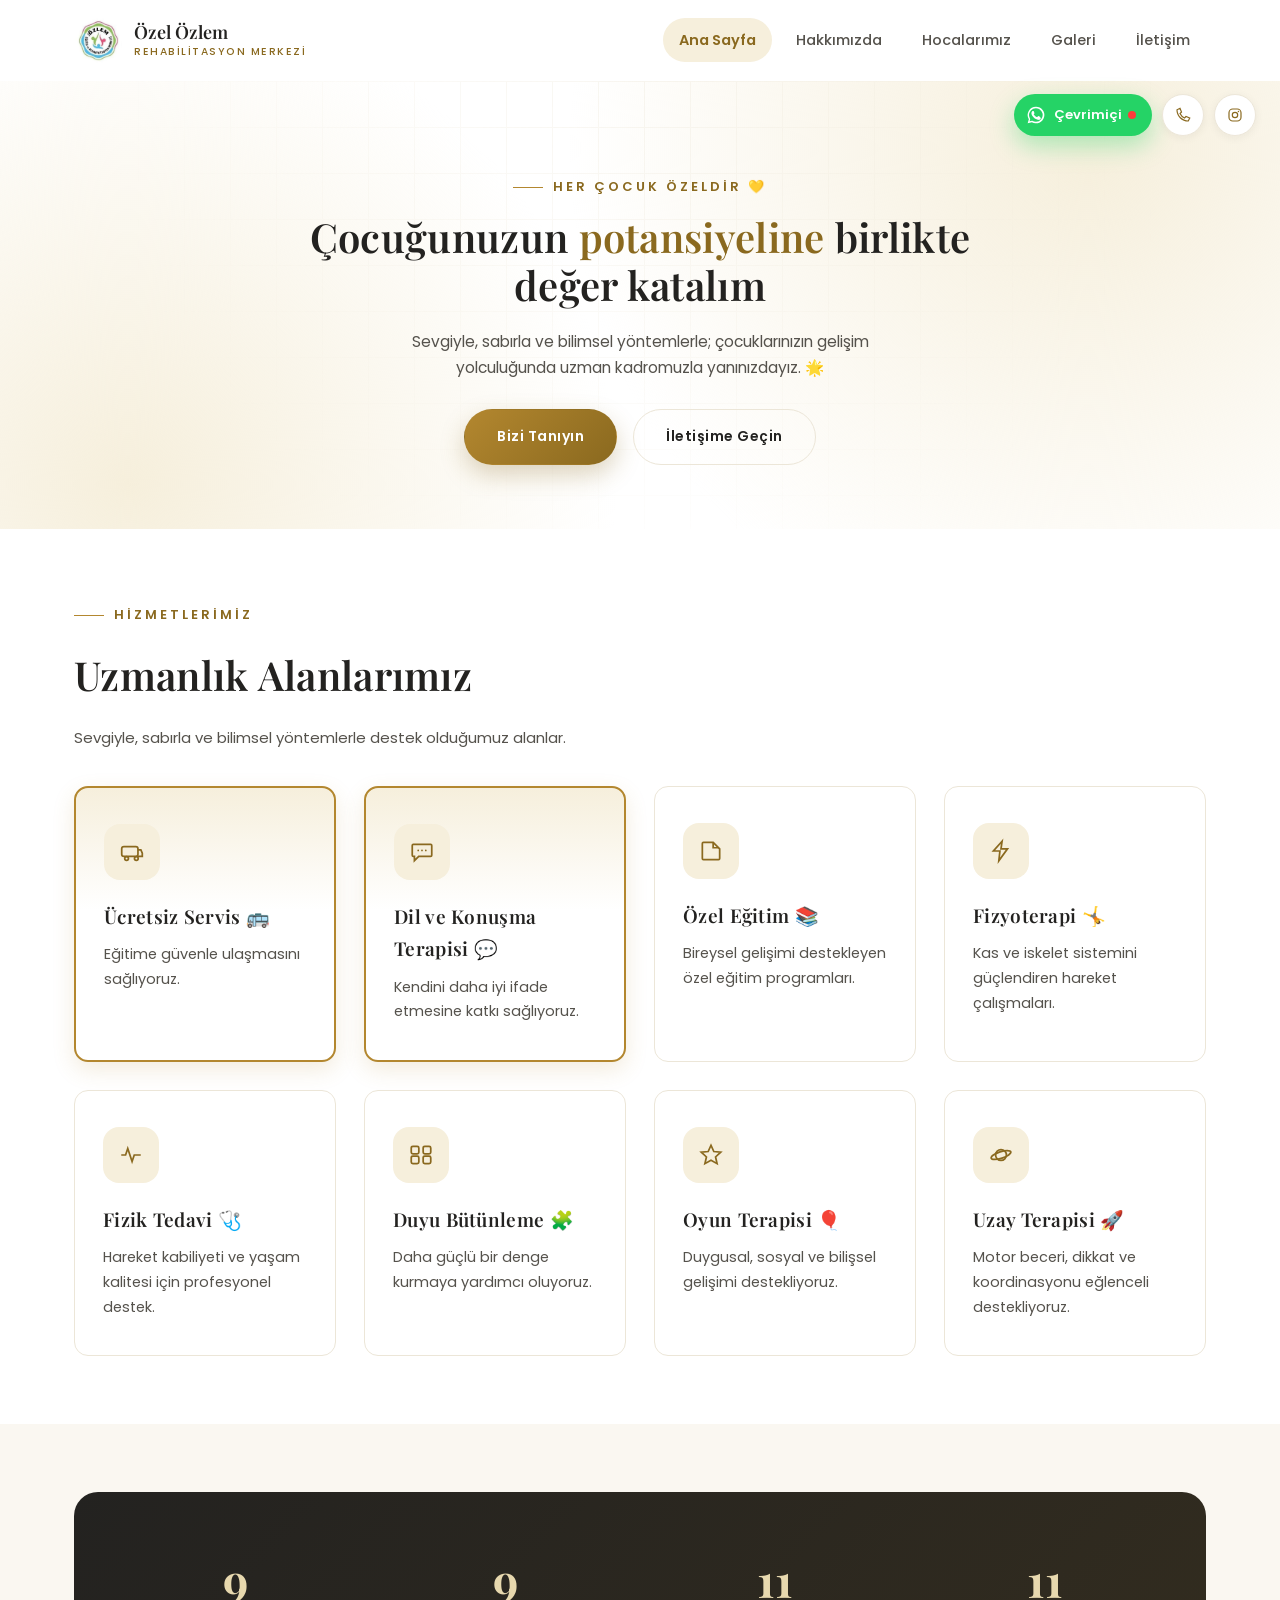
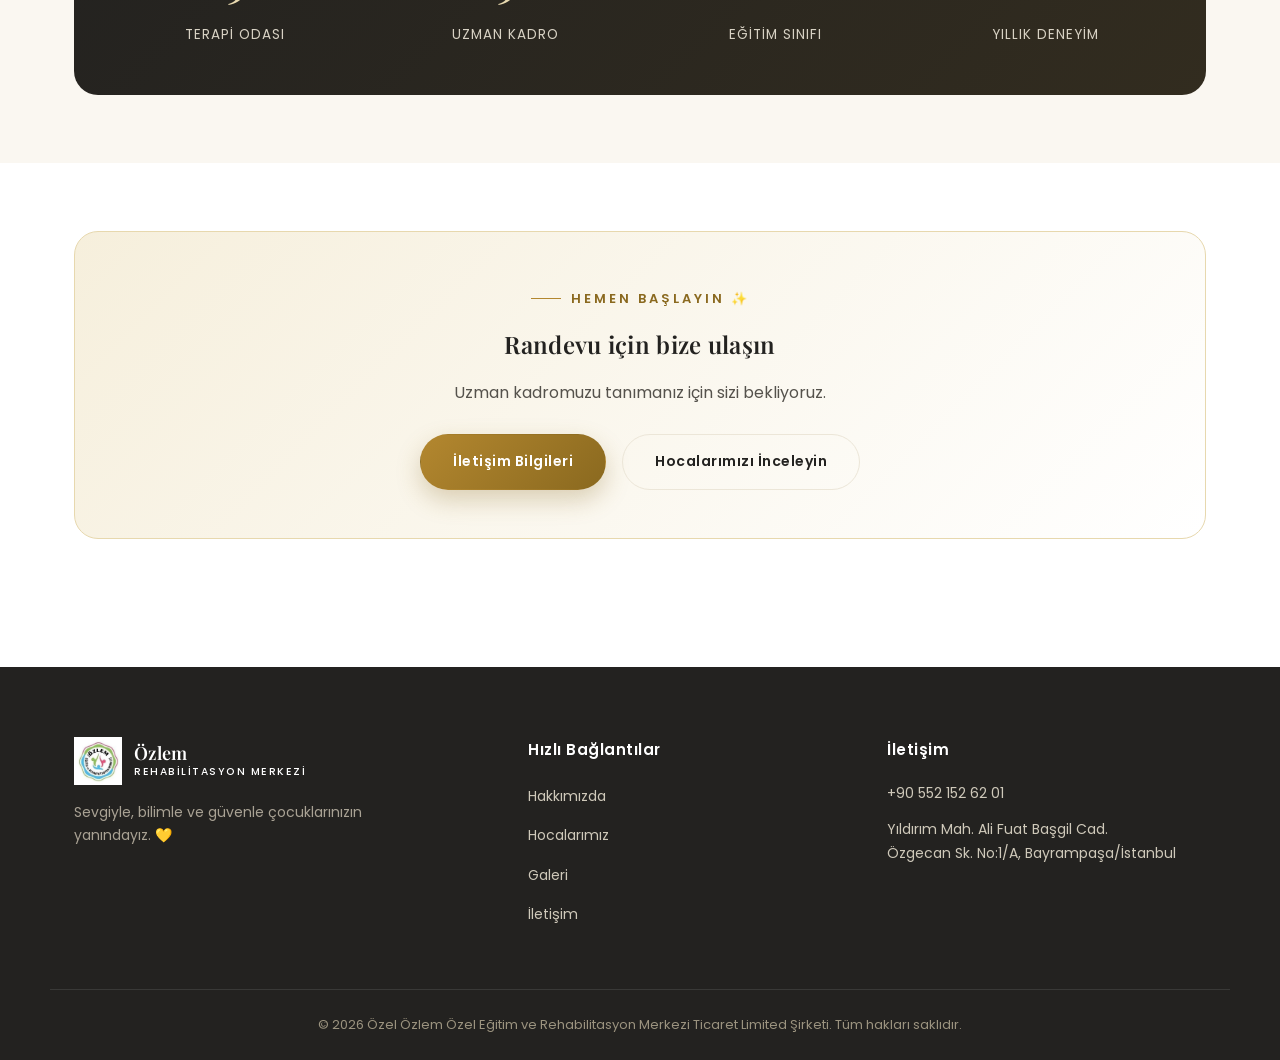
==== index.html @ 593a0f6a "İletişim sayfasına otomatik navigasyon butonu ekle Adresin hemen altına, kullanıcının mevcut konumun" ====
<!DOCTYPE html>
<html lang="tr">
<head>
<meta charset="UTF-8">
<meta name="viewport" content="width=device-width, initial-scale=1.0">
<title>Özlem Rehabilitasyon Merkezi | Ana Sayfa</title>
<meta name="description" content="Özlem Rehabilitasyon Merkezi — fizyoterapi, özel eğitim, dil ve konuşma terapisi ve daha fazlası için uzman kadromuzla yanınızdayız.">
<link rel="icon" href="img/logo.webp" type="image/webp">
<link rel="preconnect" href="https://fonts.googleapis.com">
<link href="https://fonts.googleapis.com/css2?family=Playfair+Display:wght@600;700&family=Poppins:wght@300;400;500;600&display=swap" rel="stylesheet">
<link rel="stylesheet" href="css/style.css?v=3">
</head>
<body>
<div class="floating-contact-bar">
  <a href="https://wa.me/905521526201" target="_blank" rel="noopener" class="whatsapp-btn" aria-label="WhatsApp'tan yazın">
    <svg viewBox="0 0 24 24" fill="currentColor"><path d="M12 2a10 10 0 0 0-8.6 15.1L2 22l5.1-1.3A10 10 0 1 0 12 2zm0 18.2c-1.6 0-3.1-.4-4.4-1.2l-.3-.2-3 .8.8-2.9-.2-.3A8.2 8.2 0 1 1 12 20.2zm4.6-6.1c-.3-.1-1.5-.7-1.7-.8-.2-.1-.4-.1-.6.1-.2.2-.7.8-.8 1-.2.2-.3.2-.5.1-.3-.1-1.1-.4-2.1-1.3-.8-.7-1.3-1.6-1.5-1.8-.2-.2 0-.4.1-.5.1-.1.3-.3.4-.5.1-.1.2-.3.2-.4 0-.2 0-.3 0-.5 0-.1-.6-1.5-.8-2-.2-.5-.4-.4-.6-.4h-.5c-.2 0-.5.1-.7.3-.2.2-1 1-1 2.4s1 2.8 1.1 3c.1.2 2 3.1 4.9 4.3.7.3 1.2.5 1.6.6.7.2 1.3.2 1.8.1.5-.1 1.5-.6 1.7-1.2.2-.6.2-1.1.2-1.2-.1-.1-.3-.2-.6-.3z"/></svg>
    <span class="whatsapp-status"><span class="whatsapp-label">Çevrimiçi</span> <span class="live-dot"></span></span>
  </a>
  <a href="tel:+905521526201" class="mini-social" aria-label="Telefon">
    <svg viewBox="0 0 24 24" fill="none" stroke="currentColor" stroke-width="1.6"><path d="M4 5c0 8.3 6.7 15 15 15l2-4-5-2-2 2c-2.5-1.2-4.8-3.5-6-6l2-2-2-5-4 2z"/></svg>
  </a>
  <a href="https://instagram.com/ozlemrehabilitasyon" target="_blank" rel="noopener" class="mini-social" aria-label="Instagram">
    <svg viewBox="0 0 24 24" fill="none" stroke="currentColor" stroke-width="1.6"><rect x="4" y="4" width="16" height="16" rx="5"/><circle cx="12" cy="12" r="3.6"/><circle cx="16.6" cy="7.4" r="1" fill="currentColor" stroke="none"/></svg>
  </a>
</div>

<div class="side-decor left" aria-hidden="true">
  <span style="top:14%; left:22px;">🧩</span>
  <span style="top:46%; left:38px; animation-delay:1.4s;">🌈</span>
  <span style="top:78%; left:18px; animation-delay:2.6s;">⭐</span>
</div>
<div class="side-decor right" aria-hidden="true">
  <span style="top:20%; right:26px;">🎈</span>
  <span style="top:52%; right:16px; animation-delay:1.8s;">🦋</span>
  <span style="top:82%; right:32px; animation-delay:0.9s;">🧸</span>
</div>


<!-- ========================= HEADER ========================= -->
<header class="site-header" id="siteHeader">
  <div class="container header-inner">
    <a href="index.html" class="logo">
      <img src="img/logo.webp" alt="Özlem Rehabilitasyon Merkezi Logo" class="logo-mark">
      <span class="logo-text">Özel Özlem<br><small>Rehabilitasyon Merkezi</small></span>
    </a>
    <nav class="main-nav" id="mainNav">
      <a href="index.html" class="nav-link active">Ana Sayfa</a>
      <a href="hakkimizda.html" class="nav-link">Hakkımızda</a>
      <a href="hocalarimiz.html" class="nav-link">Hocalarımız</a>
      <a href="galeri.html" class="nav-link">Galeri</a>
      <a href="iletisim.html" class="nav-link">İletişim</a>
    </nav>
    <button class="nav-toggle" id="navToggle" aria-label="Menüyü aç/kapat">
      <span></span><span></span><span></span>
    </button>
  </div>
</header>

<!-- ========================= HERO ========================= -->
<section class="hero">
  <div class="container hero-inner">
    <div class="eyebrow center">Her Çocuk Özeldir 💛</div>
    <h1>Çocuğunuzun <span class="accent">potansiyeline</span> birlikte değer katalım</h1>
    <p class="hero-lead">
      Sevgiyle, sabırla ve bilimsel yöntemlerle; çocuklarınızın gelişim
      yolculuğunda uzman kadromuzla yanınızdayız. 🌟
    </p>
    <div class="hero-actions">
      <a href="hakkimizda.html" class="btn btn-primary">Bizi Tanıyın</a>
      <a href="iletisim.html" class="btn btn-outline">İletişime Geçin</a>
    </div>
  </div>
</section>

<!-- ========================= HİZMETLER ========================= -->
<section>
  <div class="container">
    <div class="eyebrow reveal">Hizmetlerimiz</div>
    <h2 class="section-title reveal">Uzmanlık Alanlarımız</h2>
    <p class="section-lead reveal">
      Sevgiyle, sabırla ve bilimsel yöntemlerle destek olduğumuz alanlar.
    </p>

    <div class="grid grid-4">
      <div class="card card-highlight reveal">
        <div class="icon-badge">
          <svg viewBox="0 0 24 24" fill="none" stroke="currentColor" stroke-width="1.6"><rect x="2.5" y="7" width="15" height="9" rx="2"/><path d="M17.5 10h2.7l1.3 3v3h-4"/><circle cx="7" cy="18" r="1.7"/><circle cx="16" cy="18" r="1.7"/></svg>
        </div>
        <h3>Ücretsiz Servis 🚌</h3>
        <p>Eğitime güvenle ulaşmasını sağlıyoruz.</p>
      </div>
      <div class="card card-highlight reveal reveal-delay-1">
        <div class="icon-badge">
          <svg viewBox="0 0 24 24" fill="none" stroke="currentColor" stroke-width="1.6"><path d="M4 5h16a1 1 0 0 1 1 1v9a1 1 0 0 1-1 1H9l-4 4v-4H4a1 1 0 0 1-1-1V6a1 1 0 0 1 1-1z"/><circle cx="8.5" cy="10.5" r="0.8" fill="currentColor" stroke="none"/><circle cx="12" cy="10.5" r="0.8" fill="currentColor" stroke="none"/><circle cx="15.5" cy="10.5" r="0.8" fill="currentColor" stroke="none"/></svg>
        </div>
        <h3>Dil ve Konuşma Terapisi 💬</h3>
        <p>Kendini daha iyi ifade etmesine katkı sağlıyoruz.</p>
      </div>
      <div class="card reveal reveal-delay-2">
        <div class="icon-badge">
          <svg viewBox="0 0 24 24" fill="none" stroke="currentColor" stroke-width="1.6"><path d="M4 19V5a1 1 0 0 1 1-1h9l6 6v9a1 1 0 0 1-1 1H5a1 1 0 0 1-1-1z"/><path d="M14 4v5h5"/></svg>
        </div>
        <h3>Özel Eğitim 📚</h3>
        <p>Bireysel gelişimi destekleyen özel eğitim programları.</p>
      </div>
      <div class="card reveal reveal-delay-3">
        <div class="icon-badge">
          <svg viewBox="0 0 24 24" fill="none" stroke="currentColor" stroke-width="1.6"><path d="M13 3l-8 9h6l-1 9 8-11h-6l1-7z"/></svg>
        </div>
        <h3>Fizyoterapi 🤸</h3>
        <p>Kas ve iskelet sistemini güçlendiren hareket çalışmaları.</p>
      </div>
      <div class="card reveal">
        <div class="icon-badge">
          <svg viewBox="0 0 24 24" fill="none" stroke="currentColor" stroke-width="1.6"><path d="M3 12h4l2-6 4 12 2-6h6"/></svg>
        </div>
        <h3>Fizik Tedavi 🩺</h3>
        <p>Hareket kabiliyeti ve yaşam kalitesi için profesyonel destek.</p>
      </div>
      <div class="card reveal reveal-delay-1">
        <div class="icon-badge">
          <svg viewBox="0 0 24 24" fill="none" stroke="currentColor" stroke-width="1.6"><rect x="3" y="4" width="7" height="7" rx="1.5"/><rect x="14" y="4" width="7" height="7" rx="1.5"/><rect x="3" y="13" width="7" height="7" rx="1.5"/><rect x="14" y="13" width="7" height="7" rx="1.5"/></svg>
        </div>
        <h3>Duyu Bütünleme 🧩</h3>
        <p>Daha güçlü bir denge kurmaya yardımcı oluyoruz.</p>
      </div>
      <div class="card reveal reveal-delay-2">
        <div class="icon-badge">
          <svg viewBox="0 0 24 24" fill="none" stroke="currentColor" stroke-width="1.6"><path d="M12 3l2.6 5.8 6.4.6-4.8 4.4 1.4 6.2L12 16.9 6.4 20l1.4-6.2L3 9.4l6.4-.6z"/></svg>
        </div>
        <h3>Oyun Terapisi 🎈</h3>
        <p>Duygusal, sosyal ve bilişsel gelişimi destekliyoruz.</p>
      </div>
      <div class="card reveal reveal-delay-3">
        <div class="icon-badge">
          <svg viewBox="0 0 24 24" fill="none" stroke="currentColor" stroke-width="1.6"><circle cx="12" cy="12" r="5"/><ellipse cx="12" cy="12" rx="9.5" ry="3" transform="rotate(-18 12 12)"/></svg>
        </div>
        <h3>Uzay Terapisi 🚀</h3>
        <p>Motor beceri, dikkat ve koordinasyonu eğlenceli destekliyoruz.</p>
      </div>
    </div>
  </div>
</section>

<!-- ========================= SAYILARLA MERKEZİMİZ ========================= -->
<section class="alt">
  <div class="container">
    <div class="stats reveal">
      <div class="grid grid-4">
        <div class="stat-item">
          <div class="stat-number" data-count="12">0</div>
          <div class="stat-label">Terapi Odası</div>
        </div>
        <div class="stat-item">
          <div class="stat-number" data-count="13">0</div>
          <div class="stat-label">Uzman Kadro</div>
        </div>
        <div class="stat-item">
          <div class="stat-number" data-count="16">0</div>
          <div class="stat-label">Eğitim Sınıfı</div>
        </div>
        <div class="stat-item">
          <div class="stat-number" data-count="16">0</div>
          <div class="stat-label">Yıllık Deneyim</div>
        </div>
      </div>
    </div>
  </div>
</section>

<!-- ========================= CTA ========================= -->
<section>
  <div class="container">
    <div class="cta-banner reveal">
      <div class="eyebrow center">Hemen Başlayın ✨</div>
      <h2>Randevu için bize ulaşın</h2>
      <p>Uzman kadromuzu tanımanız için sizi bekliyoruz.</p>
      <div class="hero-actions">
        <a href="iletisim.html" class="btn btn-primary">İletişim Bilgileri</a>
        <a href="hocalarimiz.html" class="btn btn-outline">Hocalarımızı İnceleyin</a>
      </div>
    </div>
  </div>
</section>

<!-- ========================= FOOTER ========================= -->
<footer class="site-footer">
  <div class="container footer-inner">
    <div class="footer-brand">
      <div class="logo">
        <img src="img/logo.webp" alt="Özlem Rehabilitasyon Merkezi Logo" class="logo-mark">
        <span class="logo-text">Özlem<br><small>Rehabilitasyon Merkezi</small></span>
      </div>
      <p>Sevgiyle, bilimle ve güvenle çocuklarınızın yanındayız. 💛</p>
    </div>
    <div class="footer-nav">
      <h4>Hızlı Bağlantılar</h4>
      <ul class="footer-links">
        <li><a href="hakkimizda.html">Hakkımızda</a></li>
        <li><a href="hocalarimiz.html">Hocalarımız</a></li>
        <li><a href="galeri.html">Galeri</a></li>
        <li><a href="iletisim.html">İletişim</a></li>
      </ul>
    </div>
    <div class="footer-contact">
      <h4>İletişim</h4>
      <!-- NOT: Aşağıdaki bilgiler placeholder — gerçek adres/telefon geldiğinde güncellenecek -->
      <a href="tel:+905521526201">+90 552 152 62 01</a>
      <p>Yıldırım Mah. Ali Fuat Başgil Cad.<br>Özgecan Sk. No:1/A, Bayrampaşa/İstanbul</p>
    </div>
  </div>
  <div class="footer-bottom">&copy; <span id="year"></span> Özel Özlem Özel Eğitim ve Rehabilitasyon Merkezi Ticaret Limited Şirketi. Tüm hakları saklıdır.</div>
</footer>

<script src="js/script.js?v=3"></script>
</body>
</html>
---- css/style.css ----
/* =========================================================
   Özlem Rehabilitasyon Merkezi — Ortak Stil Dosyası
   Tema: Beyaz zemin + koyu gold (lüks) vurgu rengi
   ========================================================= */

:root {
  --white: #ffffff;
  --offwhite: #faf7f1;
  --charcoal: #232220;
  --charcoal-soft: #55524c;
  --gold: #b3872f;
  --gold-dark: #8a691f;
  --gold-light: #e7d8ae;
  --gold-pale: #f6efdc;
  --border: #ece6d8;
  --shadow-sm: 0 2px 10px rgba(35, 34, 32, 0.06);
  --shadow-md: 0 10px 30px rgba(35, 34, 32, 0.08);
  --shadow-lg: 0 20px 50px rgba(35, 34, 32, 0.12);
  --radius: 14px;
  --transition: 0.45s cubic-bezier(0.22, 1, 0.36, 1);
}

* { box-sizing: border-box; }

html { scroll-behavior: smooth; }

body {
  margin: 0;
  font-family: 'Poppins', 'Segoe UI', sans-serif;
  color: var(--charcoal);
  background: var(--white);
  line-height: 1.7;
  -webkit-font-smoothing: antialiased;
  overflow-x: hidden;
}

h1, h2, h3, h4 {
  font-family: 'Playfair Display', 'Georgia', serif;
  color: var(--charcoal);
  margin: 0 0 0.5em;
  font-weight: 600;
  letter-spacing: 0.3px;
}

p { margin: 0 0 1em; color: var(--charcoal-soft); }

a { text-decoration: none; color: inherit; }

img { max-width: 100%; display: block; }

.container {
  width: 100%;
  max-width: 1180px;
  margin: 0 auto;
  padding: 0 24px;
}

/* ---------- Ortak eyeliner / süsler ---------- */

.eyebrow {
  display: inline-flex;
  align-items: center;
  gap: 10px;
  font-size: 13px;
  letter-spacing: 3px;
  text-transform: uppercase;
  color: var(--gold-dark);
  font-weight: 600;
  margin-bottom: 14px;
}

.eyebrow::before {
  content: "";
  width: 30px;
  height: 1px;
  background: var(--gold);
  display: inline-block;
}

.section-title {
  font-size: clamp(28px, 3.5vw, 40px);
  margin-bottom: 16px;
}

.section-lead {
  max-width: 620px;
  color: var(--charcoal-soft);
  font-size: 15px;
  margin-bottom: 36px;
}

.center { text-align: center; margin-left: auto; margin-right: auto; }

section { padding: 68px 0; }
section.alt { background: var(--offwhite); }

/* ---------- Butonlar ---------- */

.btn {
  display: inline-flex;
  align-items: center;
  gap: 10px;
  padding: 15px 32px;
  border-radius: 999px;
  font-size: 14px;
  font-weight: 600;
  letter-spacing: 0.5px;
  cursor: pointer;
  border: 1px solid transparent;
  transition: all var(--transition);
  white-space: nowrap;
}

.btn-primary {
  background: linear-gradient(135deg, var(--gold) 0%, var(--gold-dark) 100%);
  color: var(--white);
  box-shadow: 0 10px 24px rgba(138, 105, 31, 0.28);
}
.btn-primary:hover {
  transform: translateY(-3px);
  box-shadow: 0 16px 32px rgba(138, 105, 31, 0.36);
}

.btn-outline {
  background: transparent;
  color: var(--charcoal);
  border: 1px solid var(--border);
}
.btn-outline:hover {
  border-color: var(--gold);
  color: var(--gold-dark);
  transform: translateY(-3px);
}

/* =========================================================
   FLOATING WHATSAPP / TELEFON / INSTAGRAM
   ========================================================= */

.floating-contact-bar {
  position: fixed;
  top: 94px;
  right: 24px;
  z-index: 1200;
  display: flex;
  align-items: center;
  gap: 10px;
}

.whatsapp-btn {
  display: flex;
  align-items: center;
  gap: 8px;
  background: #25d366;
  color: var(--white);
  padding: 10px 16px 10px 12px;
  border-radius: 999px;
  box-shadow: 0 10px 24px rgba(37, 211, 102, 0.35);
  font-size: 13px;
  font-weight: 600;
  transition: transform var(--transition), box-shadow var(--transition);
}

.whatsapp-btn:hover {
  transform: translateY(-3px);
  box-shadow: 0 16px 32px rgba(37, 211, 102, 0.45);
}

.whatsapp-btn svg { width: 20px; height: 20px; flex-shrink: 0; }

.whatsapp-status {
  display: flex;
  align-items: center;
  gap: 6px;
  white-space: nowrap;
}

.live-dot {
  width: 8px;
  height: 8px;
  border-radius: 50%;
  background: #ff3b3b;
  animation: livePulse 1.6s infinite;
}

@keyframes livePulse {
  0% { box-shadow: 0 0 0 0 rgba(255, 59, 59, 0.55); }
  70% { box-shadow: 0 0 0 9px rgba(255, 59, 59, 0); }
  100% { box-shadow: 0 0 0 0 rgba(255, 59, 59, 0); }
}

.mini-social {
  width: 42px;
  height: 42px;
  border-radius: 50%;
  display: flex;
  align-items: center;
  justify-content: center;
  background: var(--white);
  border: 1px solid var(--border);
  box-shadow: var(--shadow-sm);
  color: var(--gold-dark);
  transition: all var(--transition);
  flex-shrink: 0;
}

.mini-social:hover {
  background: var(--gold);
  color: var(--white);
  transform: translateY(-3px);
}

.mini-social svg { width: 18px; height: 18px; }

@media (max-width: 768px) {
  .floating-contact-bar { top: 80px; right: 12px; gap: 8px; }
  .whatsapp-label { display: none; }
  .whatsapp-btn { padding: 9px; }
  .mini-social { width: 38px; height: 38px; }
  .mini-social svg { width: 16px; height: 16px; }
}

/* =========================================================
   YAN DEKOR (sadece geniş ekranlarda, boş kenarlarda)
   ========================================================= */

.side-decor {
  position: fixed;
  top: 0;
  height: 100vh;
  width: 100px;
  pointer-events: none;
  z-index: 1;
  display: none;
}
.side-decor.left { left: 0; }
.side-decor.right { right: 0; }

.side-decor span {
  position: absolute;
  font-size: 32px;
  opacity: 0.4;
  filter: drop-shadow(0 6px 12px rgba(35, 34, 32, 0.08));
  animation: floatDecor 7s ease-in-out infinite;
}

@keyframes floatDecor {
  0%, 100% { transform: translateY(0) rotate(-6deg); }
  50% { transform: translateY(-16px) rotate(6deg); }
}

@media (min-width: 1480px) {
  .side-decor { display: block; }
}

/* =========================================================
   HEADER
   ========================================================= */

.site-header {
  position: sticky;
  top: 0;
  z-index: 1000;
  background: rgba(255, 255, 255, 0.9);
  backdrop-filter: blur(10px);
  border-bottom: 1px solid transparent;
  transition: box-shadow var(--transition), border-color var(--transition);
}

.site-header.scrolled {
  box-shadow: var(--shadow-sm);
  border-bottom-color: var(--border);
}

.header-inner {
  display: flex;
  align-items: center;
  justify-content: space-between;
  padding: 16px 24px;
}

.logo {
  display: flex;
  align-items: center;
  gap: 12px;
}

.logo-mark {
  width: 48px;
  height: 48px;
  object-fit: contain;
  flex-shrink: 0;
}

.logo-text {
  font-family: 'Playfair Display', serif;
  font-size: 18px;
  font-weight: 600;
  line-height: 1.2;
  color: var(--charcoal);
}

.logo-text small {
  display: block;
  font-family: 'Poppins', sans-serif;
  font-size: 10.5px;
  font-weight: 500;
  letter-spacing: 1.5px;
  text-transform: uppercase;
  color: var(--gold-dark);
  margin-top: 2px;
}

.main-nav {
  display: flex;
  align-items: center;
  gap: 8px;
}

.nav-link {
  position: relative;
  padding: 10px 16px;
  font-size: 14.5px;
  font-weight: 500;
  color: var(--charcoal-soft);
  border-radius: 999px;
  transition: color var(--transition), background var(--transition);
}

.nav-link:hover { color: var(--gold-dark); background: var(--gold-pale); }

.nav-link.active {
  color: var(--gold-dark);
  background: var(--gold-pale);
  font-weight: 600;
}

.nav-toggle {
  display: none;
  flex-direction: column;
  justify-content: center;
  gap: 5px;
  width: 40px;
  height: 40px;
  border: none;
  background: transparent;
  cursor: pointer;
}

.nav-toggle span {
  display: block;
  height: 2px;
  width: 100%;
  background: var(--charcoal);
  border-radius: 2px;
  transition: transform var(--transition), opacity var(--transition);
}

.nav-toggle.open span:nth-child(1) { transform: translateY(7px) rotate(45deg); }
.nav-toggle.open span:nth-child(2) { opacity: 0; }
.nav-toggle.open span:nth-child(3) { transform: translateY(-7px) rotate(-45deg); }

/* =========================================================
   HERO
   ========================================================= */

.hero {
  position: relative;
  padding: 88px 0 64px;
  background:
    radial-gradient(circle at 85% 15%, var(--gold-pale) 0%, transparent 45%),
    radial-gradient(circle at 10% 90%, var(--gold-pale) 0%, transparent 40%),
    var(--white);
  overflow: hidden;
}

.hero::before {
  content: "";
  position: absolute;
  inset: 0;
  background-image: linear-gradient(var(--border) 1px, transparent 1px),
    linear-gradient(90deg, var(--border) 1px, transparent 1px);
  background-size: 46px 46px;
  opacity: 0.35;
  mask-image: radial-gradient(circle at 50% 0%, black, transparent 70%);
}

.hero-inner {
  position: relative;
  max-width: 760px;
  text-align: center;
  margin: 0 auto;
}

.hero h1 {
  font-size: clamp(26px, 3.6vw, 40px);
  line-height: 1.2;
}

.hero h1 .accent {
  color: var(--gold-dark);
  position: relative;
  white-space: nowrap;
}

.hero-lead {
  font-size: 15.5px;
  max-width: 520px;
  margin: 0 auto 28px;
}

.hero-actions {
  display: flex;
  gap: 16px;
  justify-content: center;
  flex-wrap: wrap;
}

.page-hero {
  padding: 118px 0 54px;
  text-align: center;
  background:
    radial-gradient(circle at 85% 0%, var(--gold-pale) 0%, transparent 50%),
    var(--white);
}

.page-hero h1 { font-size: clamp(24px, 3.2vw, 34px); }

/* =========================================================
   KARTLAR / GRID
   ========================================================= */

.grid {
  display: grid;
  gap: 28px;
}

.grid-3 { grid-template-columns: repeat(3, 1fr); }
.grid-4 { grid-template-columns: repeat(4, 1fr); }
.grid-2 { grid-template-columns: repeat(2, 1fr); }

.card {
  background: var(--white);
  border: 1px solid var(--border);
  border-radius: var(--radius);
  padding: 36px 28px;
  transition: transform var(--transition), box-shadow var(--transition), border-color var(--transition);
}

.card:hover {
  transform: translateY(-6px);
  box-shadow: var(--shadow-md);
  border-color: var(--gold-light);
}

.card-highlight {
  border: 2px solid var(--gold);
  background: linear-gradient(180deg, var(--gold-pale) 0%, var(--white) 45%);
  box-shadow: 0 8px 22px rgba(179, 135, 47, 0.16);
}

.card-highlight:hover {
  border-color: var(--gold-dark);
  box-shadow: 0 16px 32px rgba(179, 135, 47, 0.24);
}

.icon-badge {
  width: 56px;
  height: 56px;
  border-radius: 16px;
  background: var(--gold-pale);
  color: var(--gold-dark);
  display: flex;
  align-items: center;
  justify-content: center;
  margin-bottom: 20px;
}

.icon-badge svg { width: 26px; height: 26px; }

.card h3 { font-size: 19px; margin-bottom: 10px; }
.card p { font-size: 14.5px; margin-bottom: 0; }

/* ---------- İstatistik / Sayaç ---------- */

.stats {
  background: linear-gradient(135deg, var(--charcoal) 0%, #322c1f 100%);
  border-radius: 24px;
  padding: 48px 36px;
  color: var(--white);
}

.stats .grid-4 { gap: 20px; }

.stat-item { text-align: center; }

.stat-number {
  font-family: 'Playfair Display', serif;
  font-size: clamp(32px, 4vw, 46px);
  color: var(--gold-light);
  font-weight: 700;
}

.stat-label {
  font-size: 13.5px;
  letter-spacing: 1px;
  text-transform: uppercase;
  color: #d8d2c4;
  margin-top: 6px;
}

/* ---------- Liste (olanaklar, saatler) ---------- */

.check-list { list-style: none; padding: 0; margin: 0; }

.check-list li {
  display: flex;
  align-items: flex-start;
  gap: 14px;
  padding: 14px 0;
  border-bottom: 1px solid var(--border);
  font-size: 15px;
  color: var(--charcoal-soft);
}

.check-list li:last-child { border-bottom: none; }

.check-list svg {
  flex-shrink: 0;
  width: 20px;
  height: 20px;
  color: var(--gold-dark);
  margin-top: 2px;
}

.hours-table {
  width: 100%;
  border-collapse: collapse;
}

.hours-table td {
  padding: 16px 0;
  border-bottom: 1px solid var(--border);
  font-size: 15px;
}

.hours-table tr:last-child td { border-bottom: none; }
.hours-table td:first-child { color: var(--charcoal); font-weight: 500; }
.hours-table td:last-child { text-align: right; color: var(--gold-dark); font-weight: 600; }

/* =========================================================
   HOCALARIMIZ
   ========================================================= */

.staff-card {
  text-align: center;
  padding: 40px 26px;
}

.avatar {
  width: 96px;
  height: 96px;
  border-radius: 50%;
  margin: 0 auto 20px;
  display: flex;
  align-items: center;
  justify-content: center;
  background: linear-gradient(135deg, var(--gold-pale), var(--gold-light));
  color: var(--gold-dark);
  font-family: 'Playfair Display', serif;
  font-size: 26px;
  font-weight: 700;
  border: 3px solid var(--white);
  box-shadow: 0 0 0 1px var(--gold-light);
  /* NOT: Fotoğraflar geldiğinde bu daire yerine <img> konacak */
}

.staff-card h3 { font-size: 18px; margin-bottom: 4px; }

.staff-role {
  color: var(--gold-dark);
  font-size: 13px;
  font-weight: 600;
  letter-spacing: 0.5px;
  text-transform: uppercase;
  margin-bottom: 14px;
  display: block;
}

.staff-card p { font-size: 14px; }

/* =========================================================
   GALERİ
   ========================================================= */

.gallery-grid {
  display: grid;
  grid-template-columns: repeat(3, 1fr);
  gap: 22px;
}

.gallery-item {
  aspect-ratio: 4 / 3;
  border-radius: var(--radius);
  border: 1.5px dashed var(--gold-light);
  background: var(--offwhite);
  display: flex;
  flex-direction: column;
  align-items: center;
  justify-content: center;
  gap: 10px;
  color: var(--gold-dark);
  transition: transform var(--transition), border-color var(--transition), background var(--transition);
  overflow: hidden;
  position: relative;
}

.gallery-item:hover {
  transform: scale(1.02);
  border-color: var(--gold);
  background: var(--gold-pale);
}

.gallery-item img {
  width: 100%;
  height: 100%;
  object-fit: cover;
  transition: transform 0.6s ease;
}
.gallery-item:hover img { transform: scale(1.06); }

.gallery-item svg { width: 30px; height: 30px; }

.gallery-caption {
  font-size: 13px;
  font-weight: 500;
  color: var(--charcoal-soft);
}

/* =========================================================
   İLETİŞİM
   ========================================================= */

.contact-grid {
  display: grid;
  grid-template-columns: 1.1fr 1fr;
  gap: 48px;
  align-items: start;
}

.contact-item {
  display: flex;
  gap: 18px;
  align-items: flex-start;
  padding: 22px 0;
  border-bottom: 1px solid var(--border);
}

.contact-item:last-child { border-bottom: none; }

.contact-item .icon-badge {
  margin-bottom: 0;
  flex-shrink: 0;
}

.contact-item h4 {
  font-size: 15px;
  margin-bottom: 4px;
  font-family: 'Poppins', sans-serif;
  font-weight: 600;
}

.contact-item a, .contact-item span.value {
  font-size: 15px;
  color: var(--charcoal-soft);
  transition: color var(--transition);
}

.contact-item a:hover { color: var(--gold-dark); }

.map-box {
  border-radius: var(--radius);
  border: 1px solid var(--border);
  overflow: hidden;
  height: 100%;
  min-height: 340px;
  background: var(--offwhite);
  display: flex;
  align-items: center;
  justify-content: center;
  text-align: center;
  color: var(--charcoal-soft);
  padding: 30px;
}

.whatsapp-inline-wrap,
.map-cta-wrap {
  padding: 14px 0;
}

.map-cta {
  display: flex;
  align-items: center;
  justify-content: center;
  gap: 10px;
  width: 100%;
  padding: 15px 20px;
  background: linear-gradient(135deg, var(--gold) 0%, var(--gold-dark) 100%);
  color: var(--white);
  border-radius: 999px;
  font-size: 14.5px;
  font-weight: 600;
  letter-spacing: 0.3px;
  box-shadow: 0 10px 24px rgba(138, 105, 31, 0.28);
  transition: transform var(--transition), box-shadow var(--transition);
}

.map-cta span { font-size: 18px; }

.map-cta:hover {
  transform: translateY(-3px);
  box-shadow: 0 16px 32px rgba(138, 105, 31, 0.36);
}

.whatsapp-inline {
  display: flex;
  align-items: center;
  justify-content: center;
  gap: 10px;
  width: 100%;
  padding: 15px 20px;
  background: #25d366;
  color: var(--white);
  border-radius: 999px;
  font-size: 14.5px;
  font-weight: 600;
  letter-spacing: 0.3px;
  box-shadow: 0 10px 24px rgba(37, 211, 102, 0.3);
  animation: whatsappPulse 2.4s ease-in-out infinite;
  transition: transform var(--transition), box-shadow var(--transition);
}

.whatsapp-inline:hover {
  transform: translateY(-3px);
  box-shadow: 0 16px 32px rgba(37, 211, 102, 0.42);
}

.whatsapp-inline svg { width: 22px; height: 22px; flex-shrink: 0; }

@keyframes whatsappPulse {
  0%, 100% { box-shadow: 0 10px 24px rgba(37, 211, 102, 0.3); }
  50% { box-shadow: 0 10px 30px rgba(37, 211, 102, 0.55); }
}

.social-row {
  display: flex;
  gap: 14px;
  margin-top: 28px;
}

.social-circle {
  width: 46px;
  height: 46px;
  border-radius: 50%;
  display: flex;
  align-items: center;
  justify-content: center;
  background: var(--gold-pale);
  color: var(--gold-dark);
  border: 1px solid var(--gold-light);
  transition: all var(--transition);
}

.social-circle:hover {
  background: var(--gold);
  color: var(--white);
  transform: translateY(-4px);
}

.social-circle svg { width: 20px; height: 20px; }

/* =========================================================
   CTA BANNER
   ========================================================= */

.cta-banner {
  border-radius: 24px;
  padding: 48px 36px;
  text-align: center;
  background: linear-gradient(135deg, var(--gold-pale), var(--white));
  border: 1px solid var(--gold-light);
}

.cta-banner h2 { margin-bottom: 14px; }
.cta-banner .hero-actions { margin-top: 28px; }

/* =========================================================
   FOOTER
   ========================================================= */

.site-footer {
  background: var(--charcoal);
  color: #cfc9ba;
  padding: 70px 0 0;
  margin-top: 60px;
}

.footer-inner {
  display: grid;
  grid-template-columns: 1.3fr 1fr 1fr;
  gap: 40px;
  padding-bottom: 50px;
  border-bottom: 1px solid rgba(255,255,255,0.1);
}

.footer-inner h4 {
  color: var(--white);
  font-size: 15px;
  font-family: 'Poppins', sans-serif;
  font-weight: 600;
  margin-bottom: 20px;
  letter-spacing: 0.5px;
}

.footer-brand .logo-text, .footer-brand .logo-text small { color: var(--white); }
.footer-brand p { color: #a9a294; font-size: 14px; margin-top: 16px; max-width: 320px; }

.footer-links { list-style: none; padding: 0; margin: 0; }
.footer-links li { margin-bottom: 12px; }
.footer-links a { font-size: 14px; color: #cfc9ba; transition: color var(--transition); }
.footer-links a:hover { color: var(--gold-light); }

.footer-contact p, .footer-contact a {
  font-size: 14px;
  color: #cfc9ba;
  display: block;
  margin-bottom: 12px;
}
.footer-contact a:hover { color: var(--gold-light); }

.footer-bottom {
  text-align: center;
  font-size: 13px;
  color: #9b937f;
  padding: 24px 0;
}

/* =========================================================
   SCROLL REVEAL ANIMASYONU
   ========================================================= */

.reveal {
  opacity: 0;
  transform: translateY(16px);
  transition: opacity 0.5s ease, transform 0.5s ease;
}

.reveal.visible {
  opacity: 1;
  transform: translateY(0);
}

.reveal-delay-1 { transition-delay: 0.06s; }
.reveal-delay-2 { transition-delay: 0.12s; }
.reveal-delay-3 { transition-delay: 0.18s; }
.reveal-delay-4 { transition-delay: 0.24s; }

/* =========================================================
   RESPONSIVE
   ========================================================= */

@media (max-width: 960px) {
  .grid-4 { grid-template-columns: repeat(2, 1fr); }
  .grid-3 { grid-template-columns: repeat(2, 1fr); }
  .contact-grid { grid-template-columns: 1fr; }
  .footer-inner { grid-template-columns: 1fr 1fr; }
  .gallery-grid { grid-template-columns: repeat(2, 1fr); }
}

@media (max-width: 768px) {
  .main-nav {
    position: fixed;
    top: 78px;
    left: 16px;
    right: 16px;
    background: var(--white);
    flex-direction: column;
    align-items: stretch;
    padding: 14px;
    border-radius: var(--radius);
    box-shadow: var(--shadow-lg);
    border: 1px solid var(--border);
    transform: translateY(-14px);
    opacity: 0;
    pointer-events: none;
    transition: all var(--transition);
  }
  .main-nav.open {
    transform: translateY(0);
    opacity: 1;
    pointer-events: auto;
  }
  .nav-link { padding: 14px 16px; }
  .nav-toggle { display: flex; }
  .grid-2 { grid-template-columns: 1fr; }
  .grid-4, .grid-3 { grid-template-columns: repeat(2, 1fr); gap: 16px; }
  .card { padding: 24px 18px; }
  .footer-inner { grid-template-columns: 1fr; }
  section { padding: 50px 0; }
  .stats { padding: 36px 22px; }
  .stats .grid-4 { gap: 20px 16px; }
  .gallery-grid { grid-template-columns: 1fr 1fr; }
}
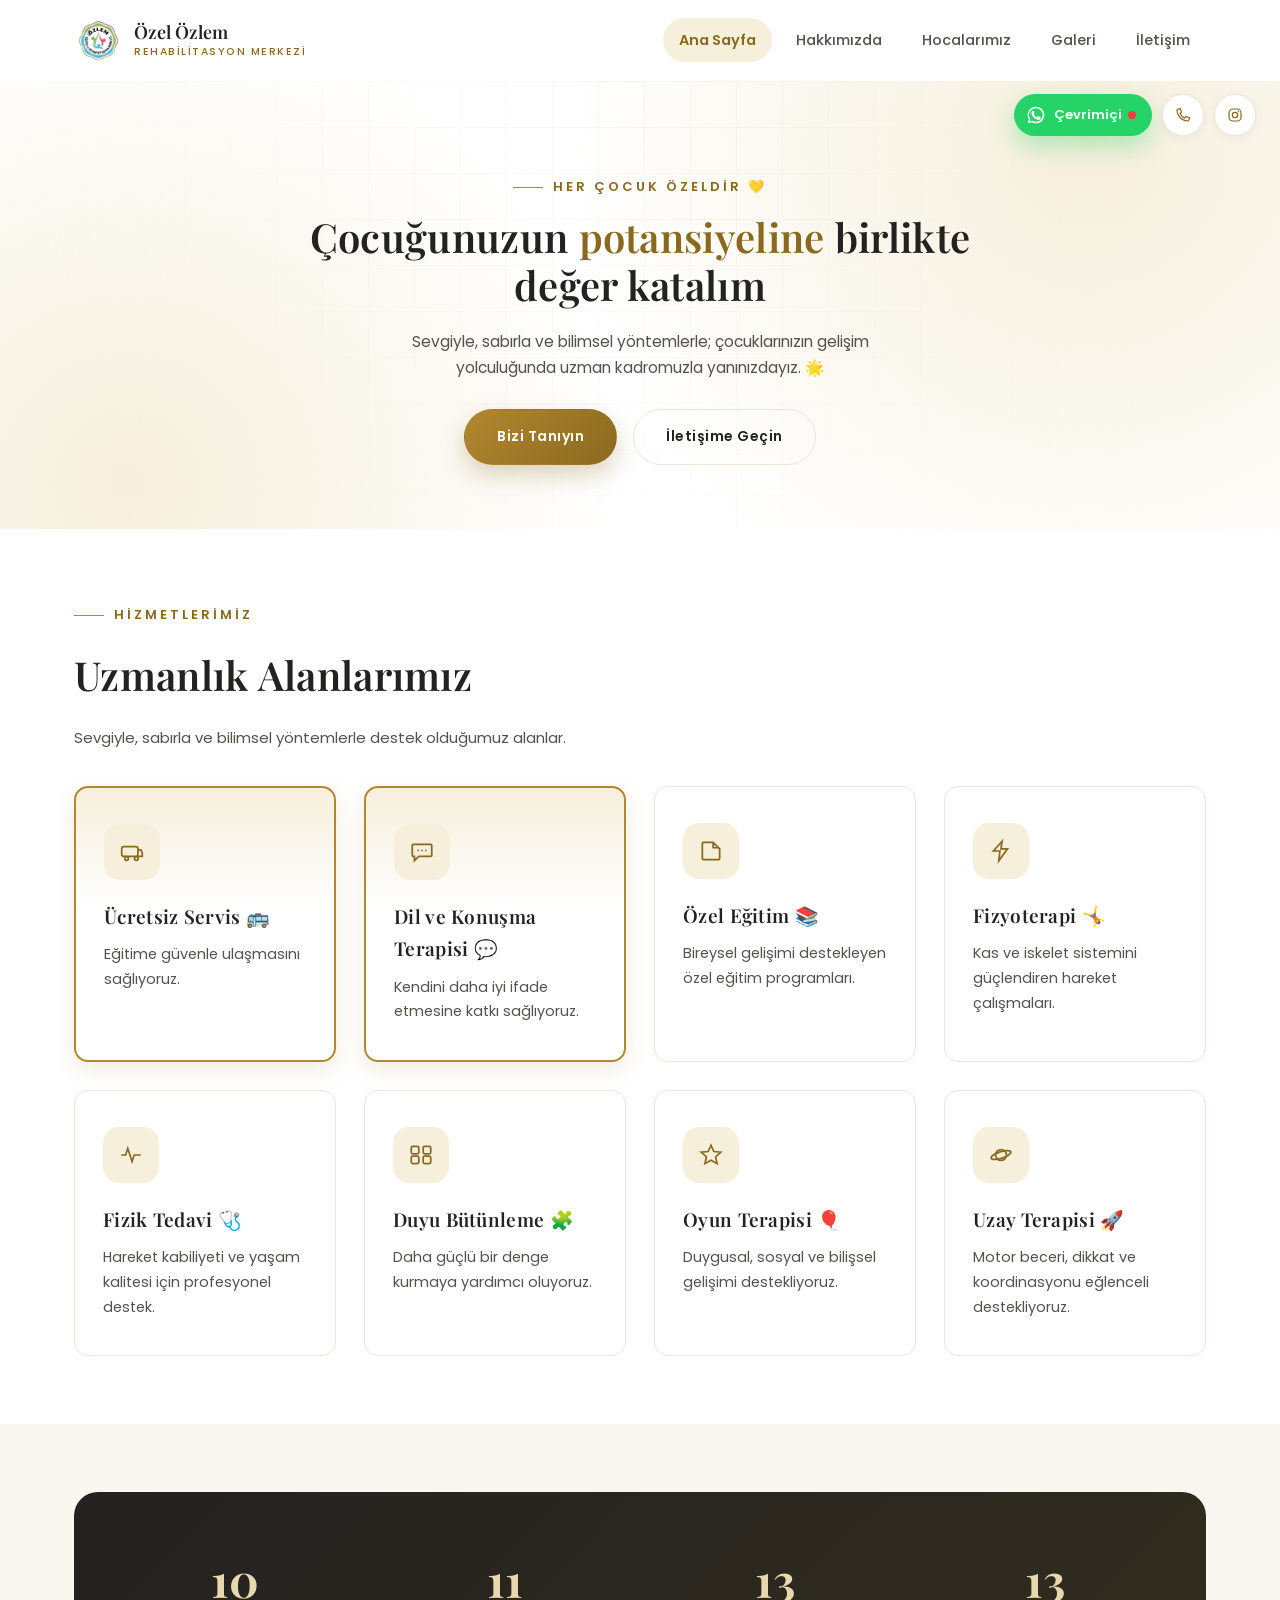
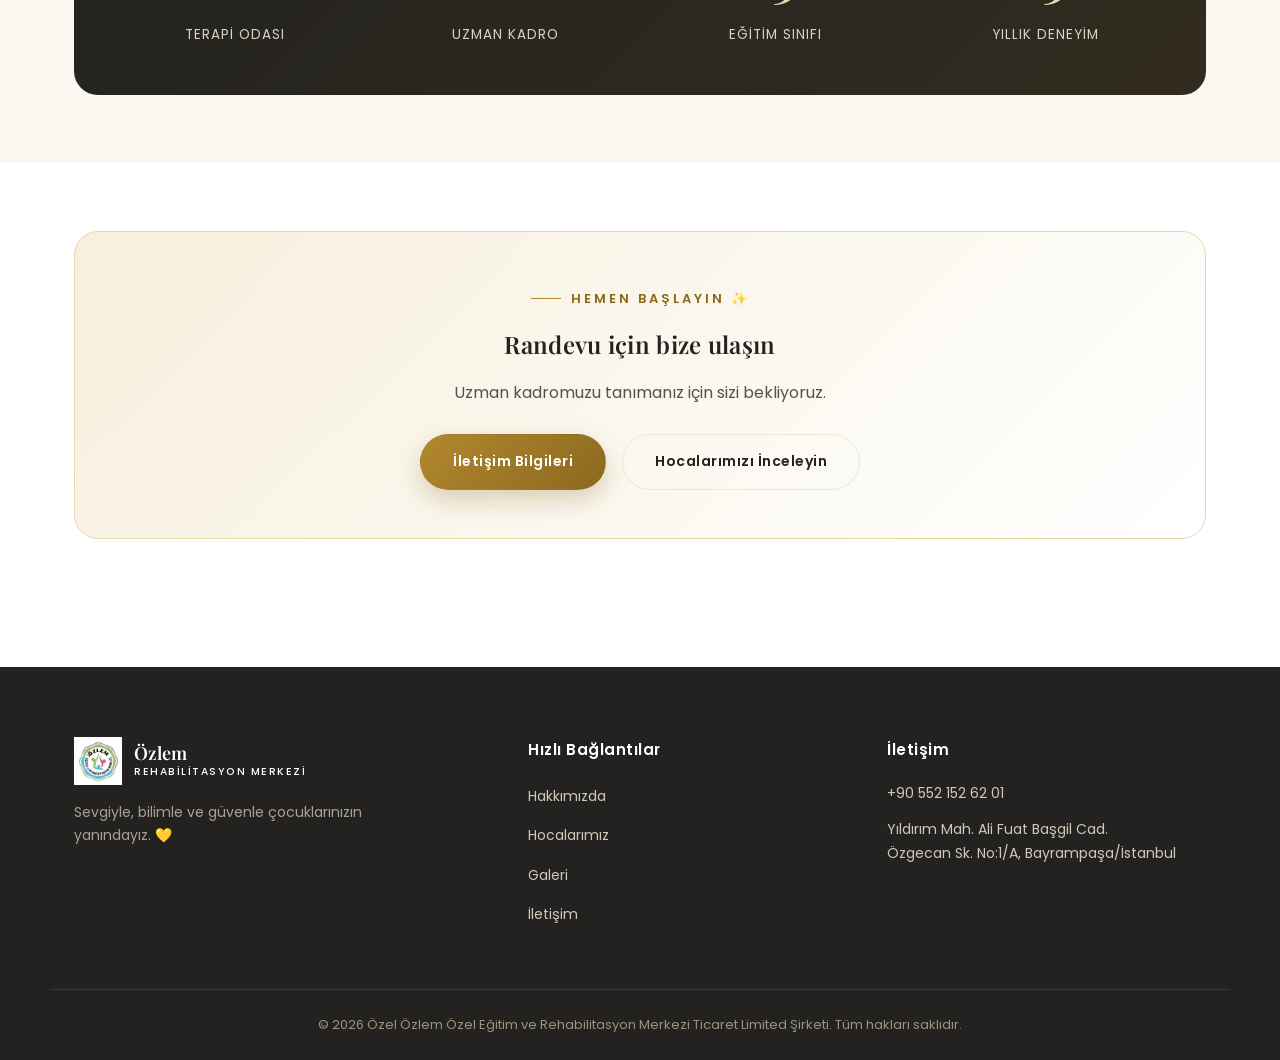
==== commit b9da3313: "Harita pinini ve navigasyon butonunu tam koordinata sabitle Kullanıcının Google Maps'ten paylaştığı " ====
--- a/index.html
+++ b/index.html
@@ -8,7 +8,7 @@
 <link rel="icon" href="img/logo.webp" type="image/webp">
 <link rel="preconnect" href="https://fonts.googleapis.com">
 <link href="https://fonts.googleapis.com/css2?family=Playfair+Display:wght@600;700&family=Poppins:wght@300;400;500;600&display=swap" rel="stylesheet">
-<link rel="stylesheet" href="css/style.css?v=3">
+<link rel="stylesheet" href="css/style.css?v=4">
 </head>
 <body>
 <div class="floating-contact-bar">
@@ -212,6 +212,6 @@
   <div class="footer-bottom">&copy; <span id="year"></span> Özel Özlem Özel Eğitim ve Rehabilitasyon Merkezi Ticaret Limited Şirketi. Tüm hakları saklıdır.</div>
 </footer>
 
-<script src="js/script.js?v=3"></script>
+<script src="js/script.js?v=4"></script>
 </body>
 </html>
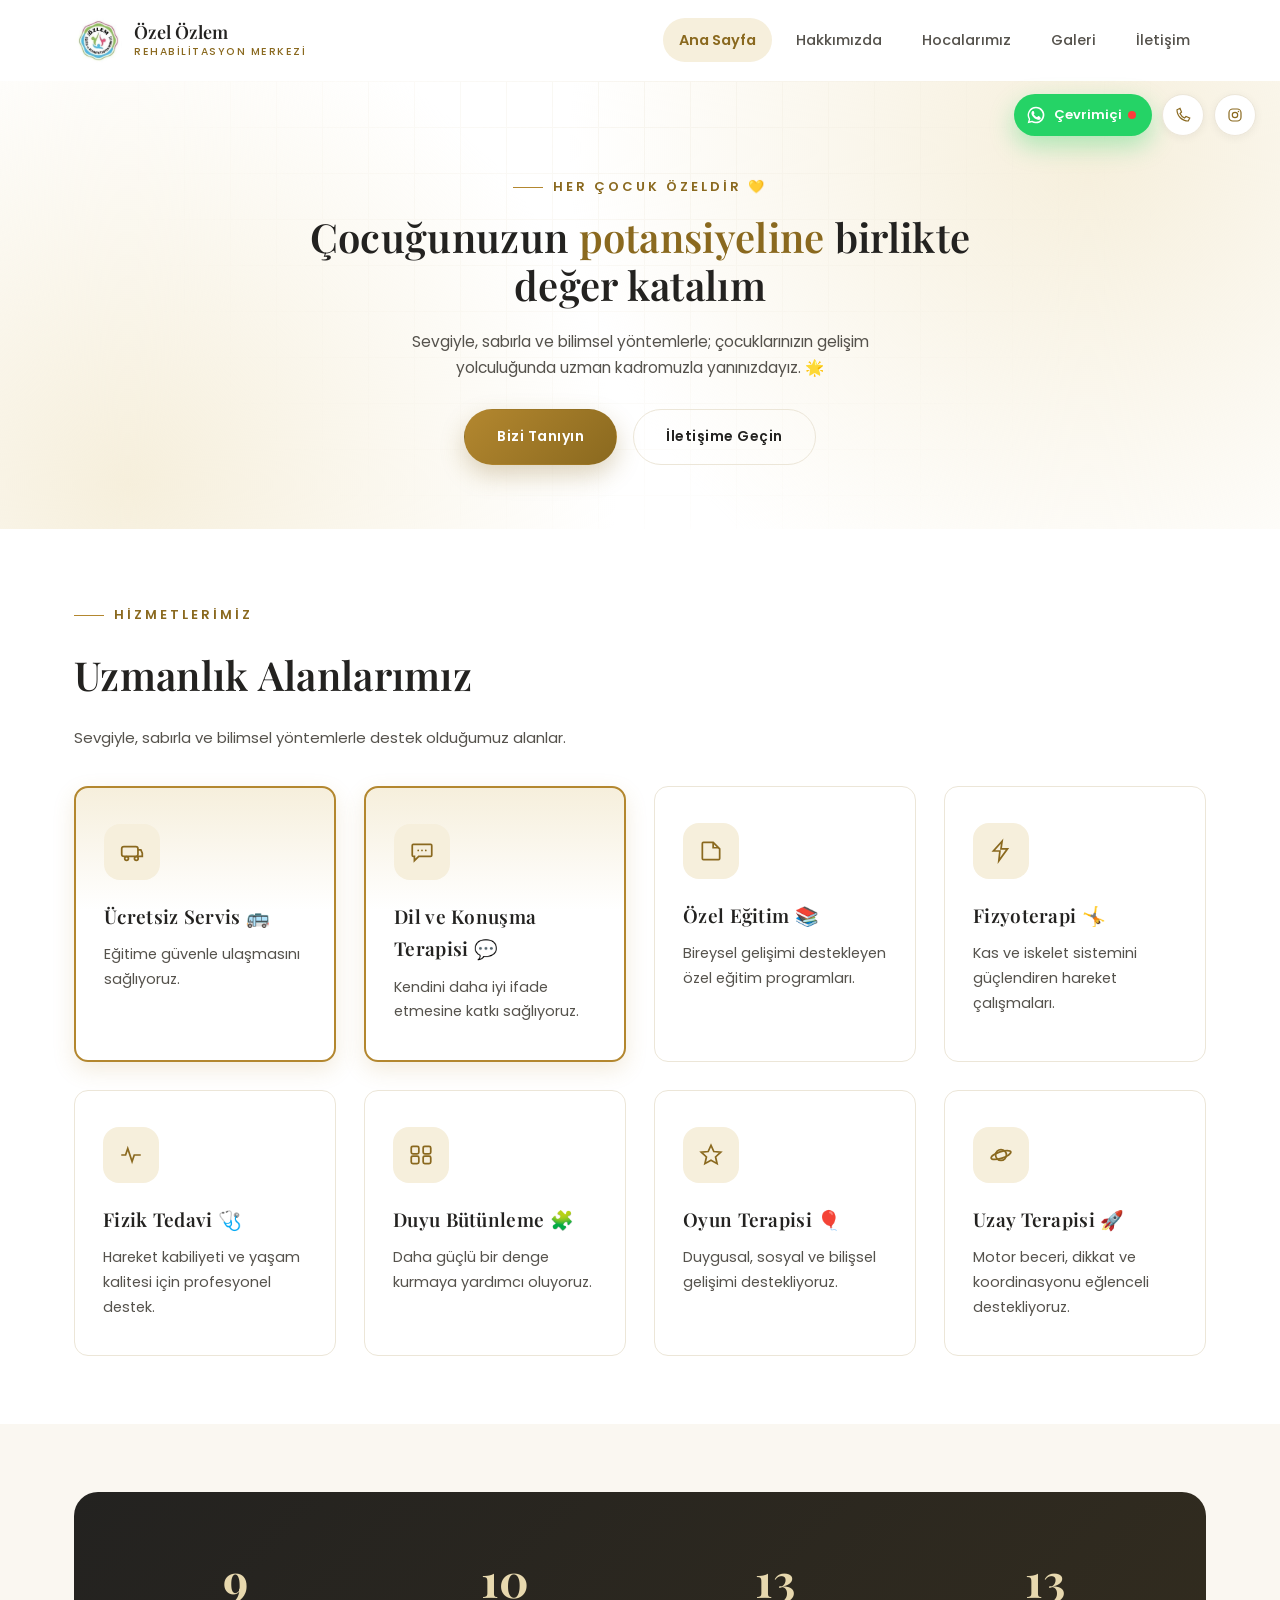
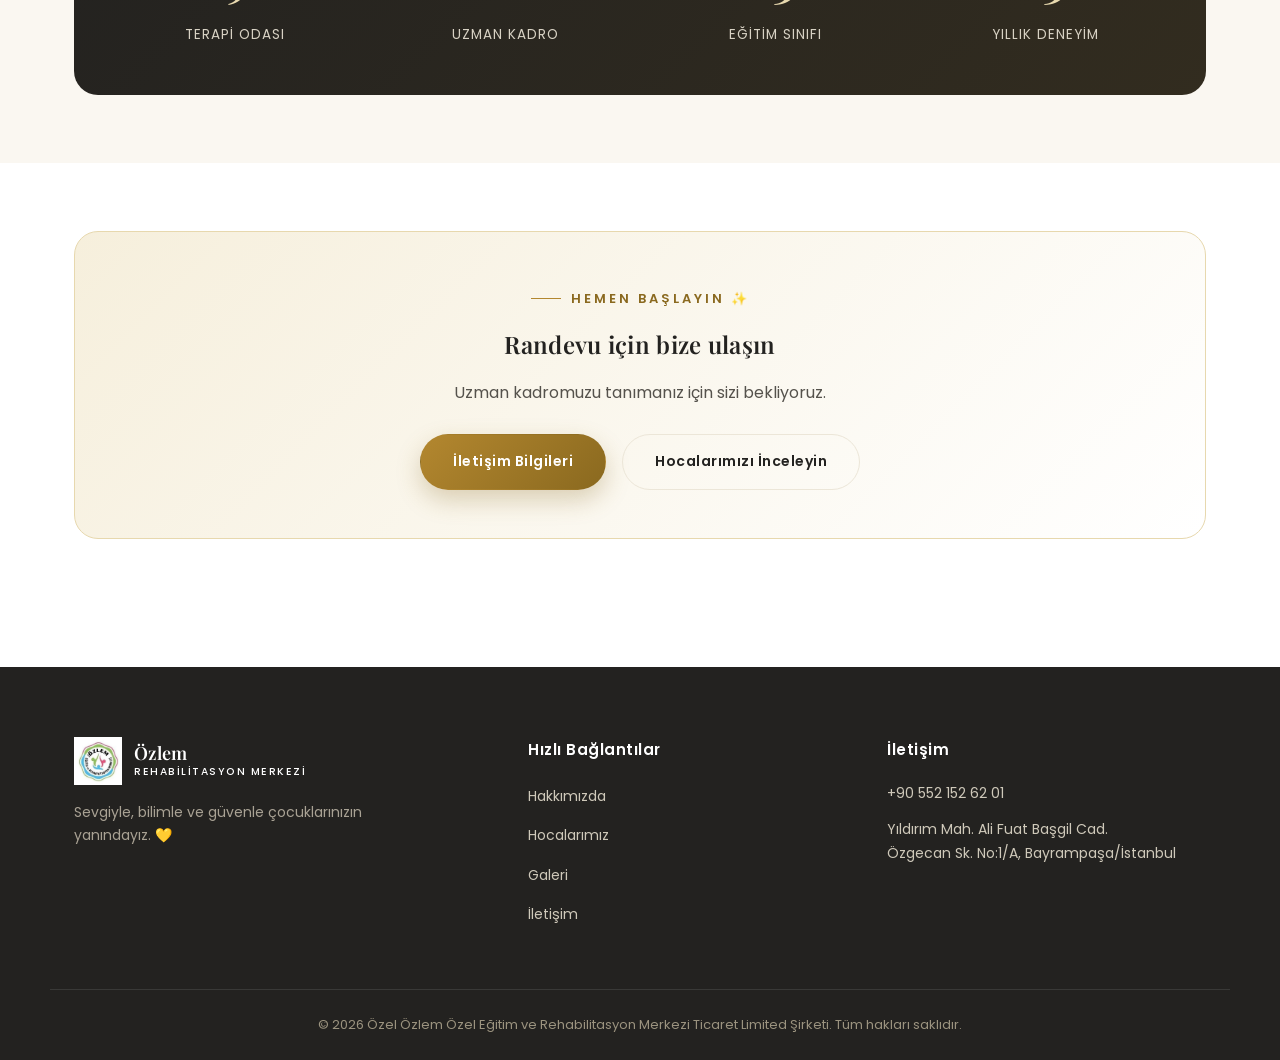
==== commit a2c9d8d9: "Galeriye gerçek fotoğraflar, Hocalarımız'a gerçek kadro eklendi 12 gerçek merkez fotoğrafı galeriye " ====
--- a/index.html
+++ b/index.html
@@ -8,7 +8,7 @@
 <link rel="icon" href="img/logo.webp" type="image/webp">
 <link rel="preconnect" href="https://fonts.googleapis.com">
 <link href="https://fonts.googleapis.com/css2?family=Playfair+Display:wght@600;700&family=Poppins:wght@300;400;500;600&display=swap" rel="stylesheet">
-<link rel="stylesheet" href="css/style.css?v=4">
+<link rel="stylesheet" href="css/style.css?v=6">
 </head>
 <body>
 <div class="floating-contact-bar">
@@ -212,6 +212,6 @@
   <div class="footer-bottom">&copy; <span id="year"></span> Özel Özlem Özel Eğitim ve Rehabilitasyon Merkezi Ticaret Limited Şirketi. Tüm hakları saklıdır.</div>
 </footer>
 
-<script src="js/script.js?v=4"></script>
+<script src="js/script.js?v=6"></script>
 </body>
 </html>
--- a/css/style.css
+++ b/css/style.css
@@ -601,29 +601,24 @@
 .gallery-item {
   aspect-ratio: 4 / 3;
   border-radius: var(--radius);
-  border: 1.5px dashed var(--gold-light);
+  border: 1px solid var(--border);
   background: var(--offwhite);
-  display: flex;
-  flex-direction: column;
-  align-items: center;
-  justify-content: center;
-  gap: 10px;
-  color: var(--gold-dark);
-  transition: transform var(--transition), border-color var(--transition), background var(--transition);
+  box-shadow: 0 6px 18px rgba(30, 26, 20, 0.08);
+  transition: transform var(--transition), box-shadow var(--transition);
   overflow: hidden;
   position: relative;
 }
 
 .gallery-item:hover {
   transform: scale(1.02);
-  border-color: var(--gold);
-  background: var(--gold-pale);
+  box-shadow: 0 14px 30px rgba(30, 26, 20, 0.16);
 }
 
 .gallery-item img {
   width: 100%;
   height: 100%;
   object-fit: cover;
+  display: block;
   transition: transform 0.6s ease;
 }
 .gallery-item:hover img { transform: scale(1.06); }
@@ -631,9 +626,15 @@
 .gallery-item svg { width: 30px; height: 30px; }
 
 .gallery-caption {
+  position: absolute;
+  left: 0;
+  right: 0;
+  bottom: 0;
+  padding: 22px 14px 12px;
   font-size: 13px;
-  font-weight: 500;
-  color: var(--charcoal-soft);
+  font-weight: 600;
+  color: var(--white);
+  background: linear-gradient(0deg, rgba(20, 16, 10, 0.72) 0%, rgba(20, 16, 10, 0) 100%);
 }
 
 /* =========================================================
@@ -692,9 +693,18 @@
   padding: 30px;
 }
 
-.whatsapp-inline-wrap,
+.whatsapp-inline-wrap {
+  padding: 14px 0;
+}
+
+.contact-item.no-border {
+  border-bottom: none;
+  padding-bottom: 6px;
+}
+
 .map-cta-wrap {
-  padding: 14px 0;
+  padding: 6px 0 18px;
+  border-bottom: 1px solid var(--border);
 }
 
 .map-cta {
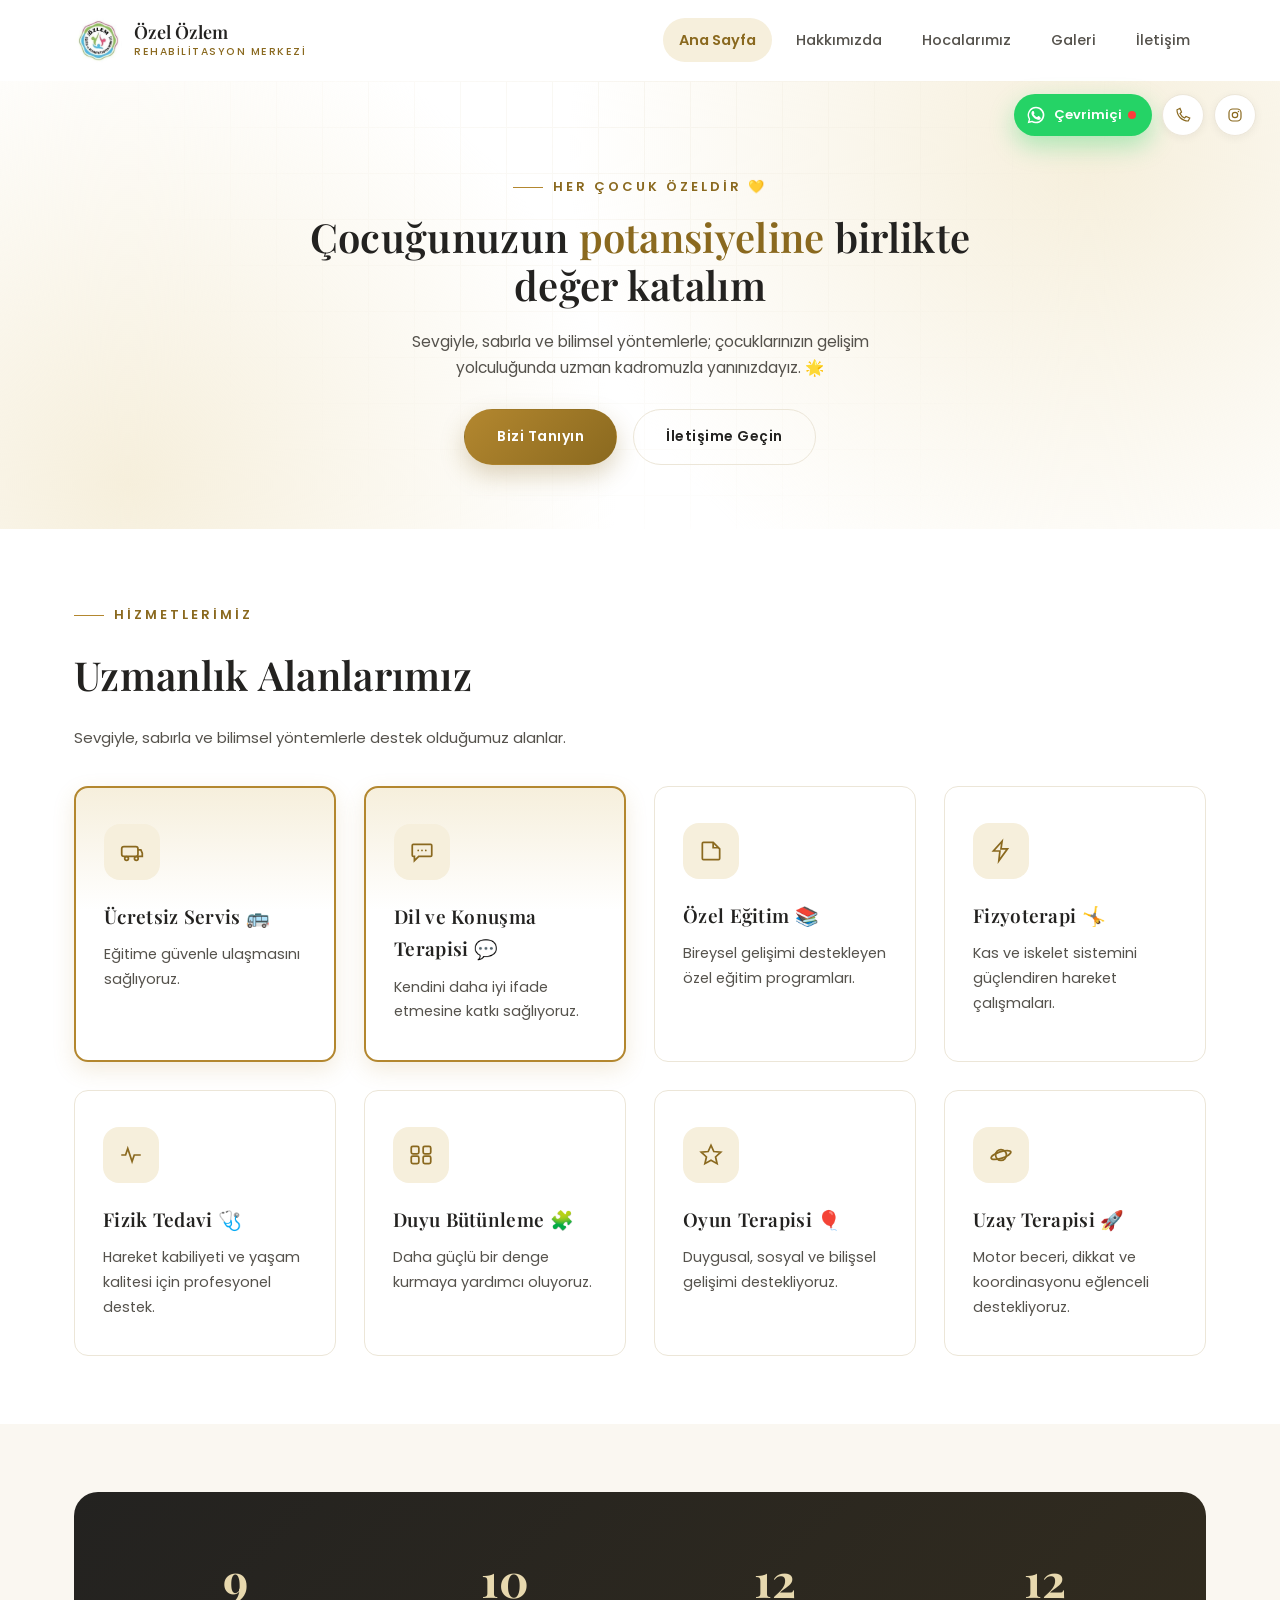
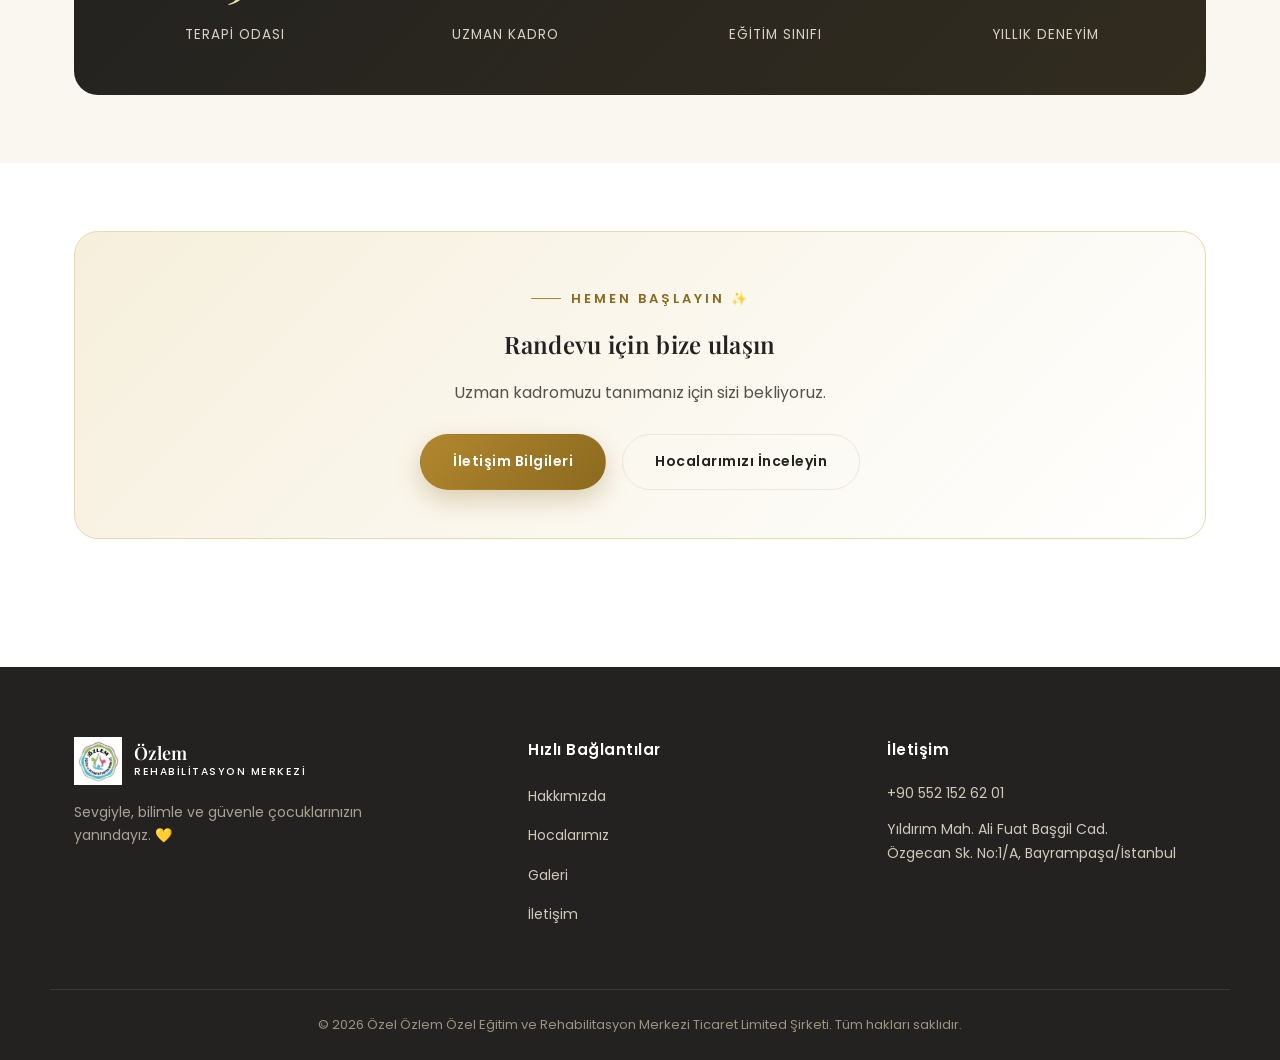
==== commit 49b7d915: "Galeriye eksik fotoğraflar geri eklendi, açıklamalar kaldırıldı Silinen fotoğraflar tekrar galeriye " ====
--- a/index.html
+++ b/index.html
@@ -8,7 +8,7 @@
 <link rel="icon" href="img/logo.webp" type="image/webp">
 <link rel="preconnect" href="https://fonts.googleapis.com">
 <link href="https://fonts.googleapis.com/css2?family=Playfair+Display:wght@600;700&family=Poppins:wght@300;400;500;600&display=swap" rel="stylesheet">
-<link rel="stylesheet" href="css/style.css?v=6">
+<link rel="stylesheet" href="css/style.css?v=7">
 </head>
 <body>
 <div class="floating-contact-bar">
--- a/css/style.css
+++ b/css/style.css
@@ -624,18 +624,6 @@
 .gallery-item:hover img { transform: scale(1.06); }
 
 .gallery-item svg { width: 30px; height: 30px; }
-
-.gallery-caption {
-  position: absolute;
-  left: 0;
-  right: 0;
-  bottom: 0;
-  padding: 22px 14px 12px;
-  font-size: 13px;
-  font-weight: 600;
-  color: var(--white);
-  background: linear-gradient(0deg, rgba(20, 16, 10, 0.72) 0%, rgba(20, 16, 10, 0) 100%);
-}
 
 /* =========================================================
    İLETİŞİM
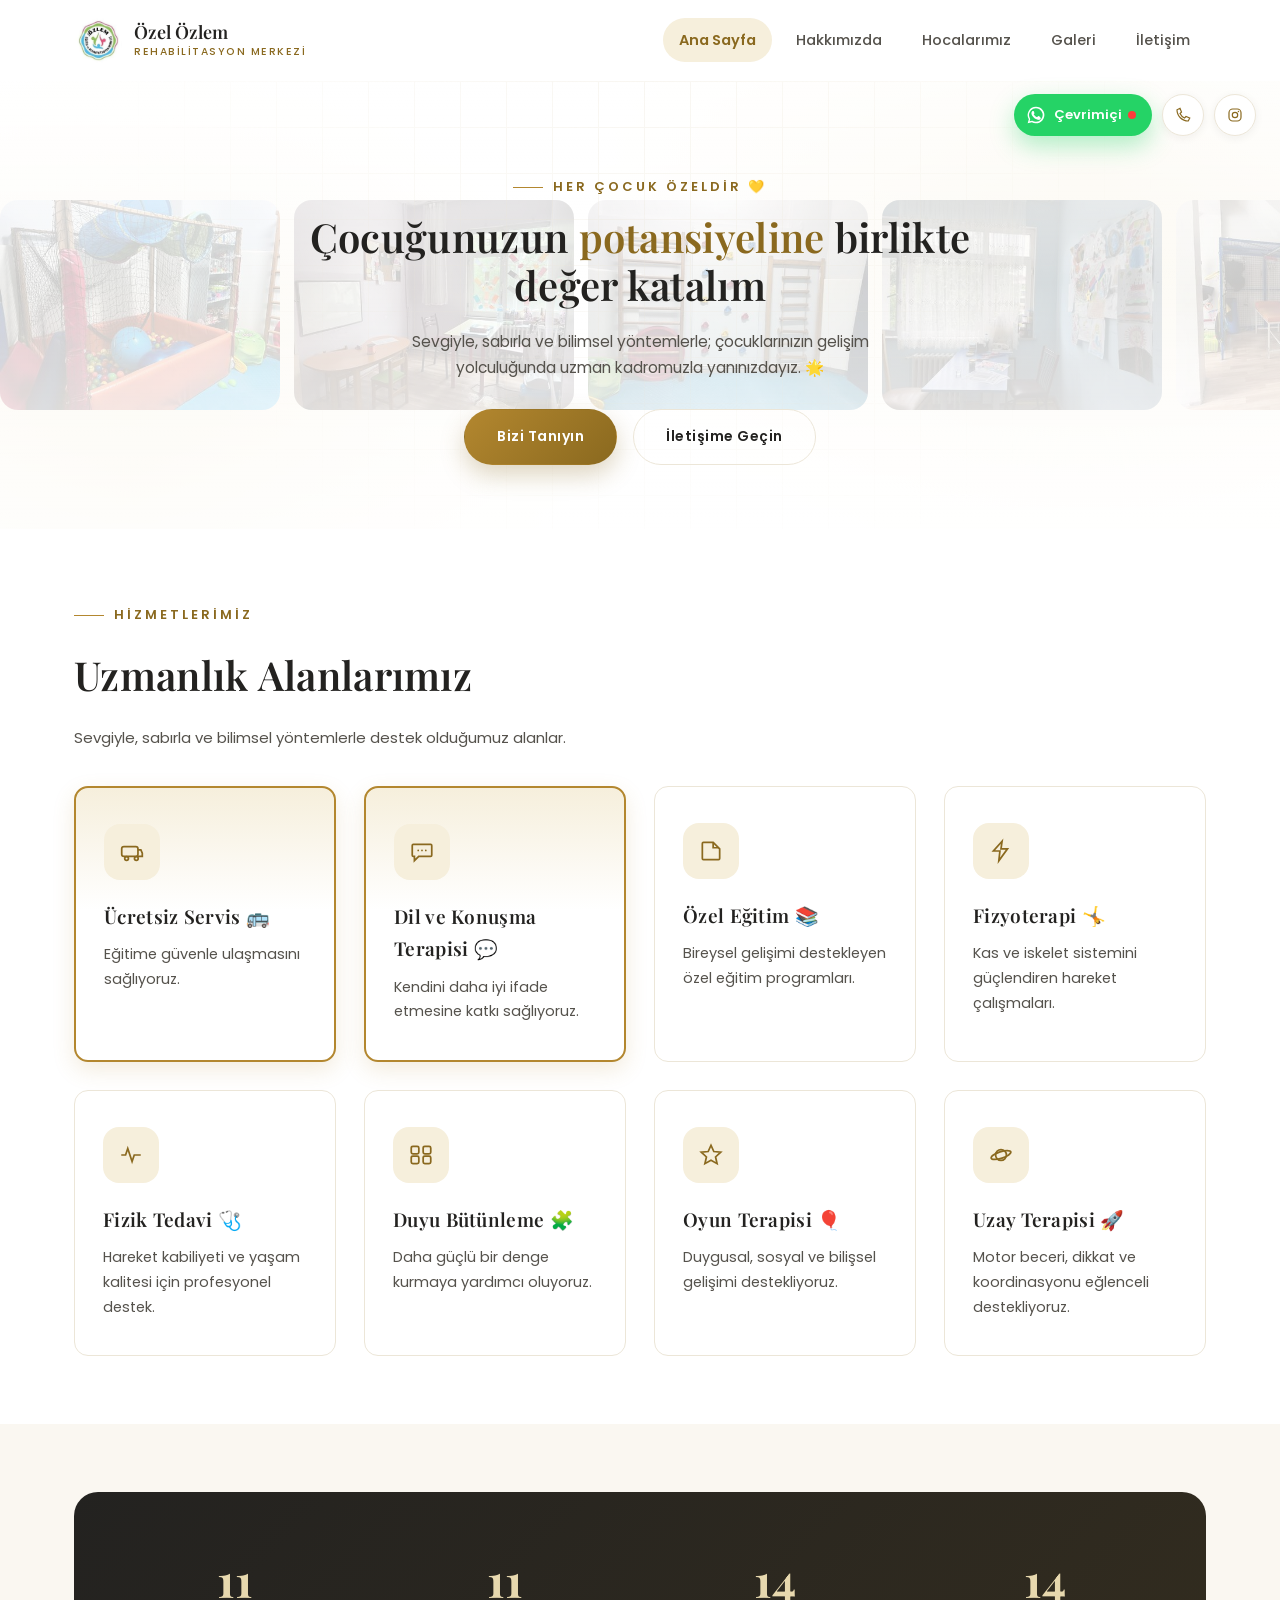
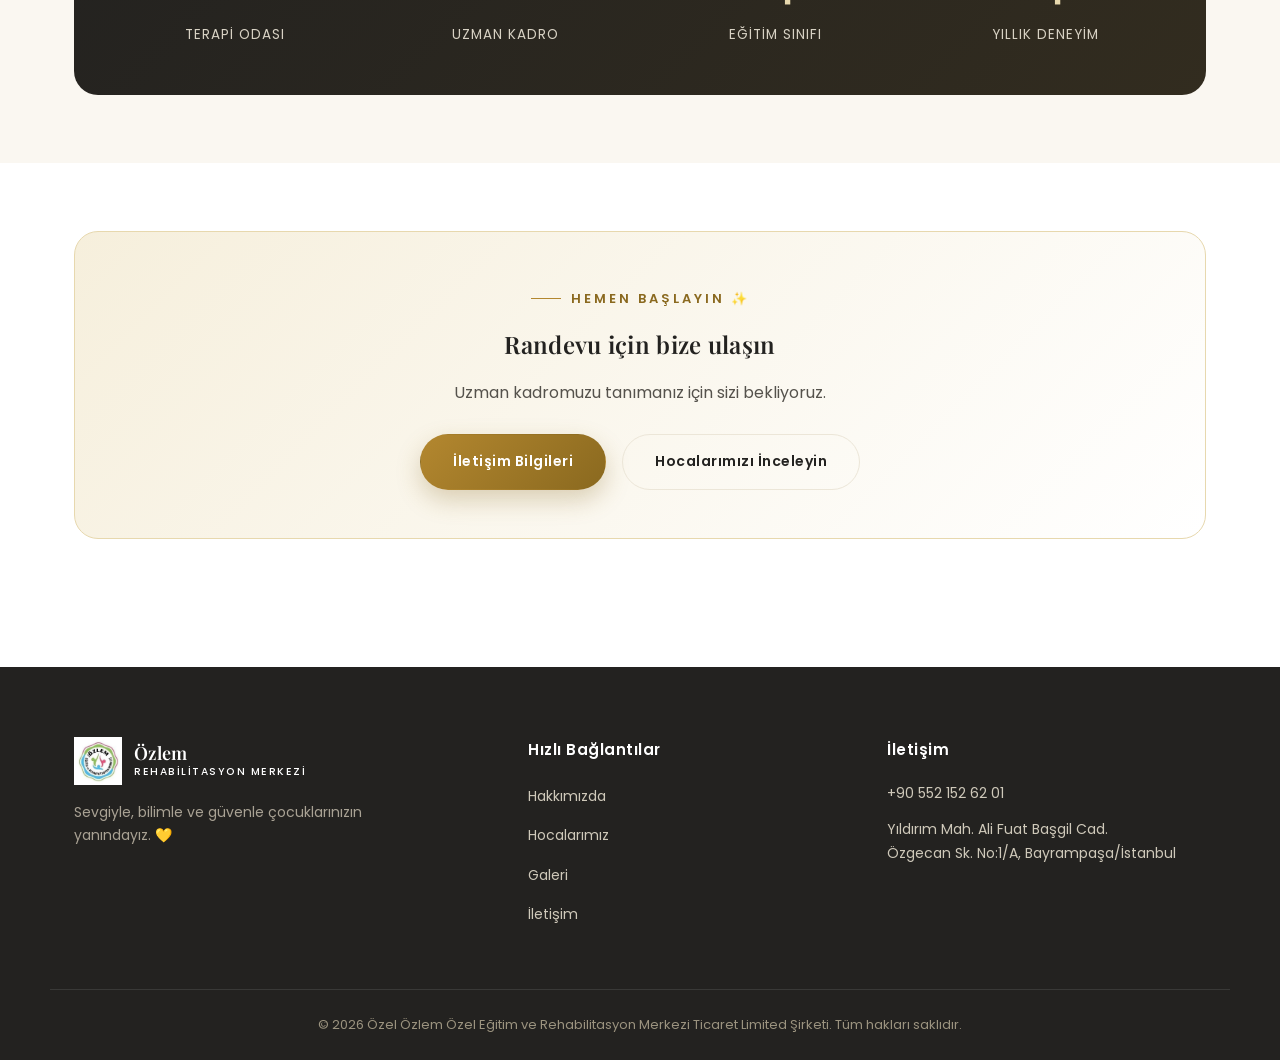
==== commit 69d0a6ab: "Ana sayfa hero arkasına kayan fotoğraf bandı eklendi Hero başlığının arkasında, sağdan sola sürekli " ====
--- a/index.html
+++ b/index.html
@@ -8,7 +8,7 @@
 <link rel="icon" href="img/logo.webp" type="image/webp">
 <link rel="preconnect" href="https://fonts.googleapis.com">
 <link href="https://fonts.googleapis.com/css2?family=Playfair+Display:wght@600;700&family=Poppins:wght@300;400;500;600&display=swap" rel="stylesheet">
-<link rel="stylesheet" href="css/style.css?v=7">
+<link rel="stylesheet" href="css/style.css?v=8">
 </head>
 <body>
 <div class="floating-contact-bar">
@@ -58,6 +58,50 @@
 
 <!-- ========================= HERO ========================= -->
 <section class="hero">
+  <div class="hero-photo-marquee" aria-hidden="true">
+    <div class="hero-photo-track">
+      <img src="img/thumbs/galeri-top-havuzu-thumb.jpg" alt="" loading="eager">
+      <img src="img/thumbs/galeri-egitim-sinifi-thumb.jpg" alt="" loading="eager">
+      <img src="img/thumbs/galeri-tirmanma-duvari-thumb.jpg" alt="" loading="eager">
+      <img src="img/thumbs/galeri-cocuk-eserleri-thumb.jpg" alt="" loading="eager">
+      <img src="img/thumbs/galeri-fizik-tedavi-thumb.jpg" alt="" loading="eager">
+      <img src="img/thumbs/galeri-oyun-odasi-thumb.jpg" alt="" loading="eager">
+      <img src="img/thumbs/galeri-ayna-odasi-thumb.jpg" alt="" loading="eager">
+      <img src="img/thumbs/galeri-sinif-pano-thumb.jpg" alt="" loading="eager">
+      <img src="img/thumbs/galeri-yurume-rehabilitasyonu-thumb.jpg" alt="" loading="eager">
+      <img src="img/thumbs/galeri-oyun-ogrenme-thumb.jpg" alt="" loading="eager">
+      <img src="img/thumbs/galeri-duyu-butunleme-thumb.jpg" alt="" loading="eager">
+      <img src="img/thumbs/galeri-etkinlik-salonu-thumb.jpg" alt="" loading="eager">
+      <img src="img/thumbs/galeri-oyun-koesi-2-thumb.jpg" alt="" loading="eager">
+      <img src="img/thumbs/galeri-panolar-thumb.jpg" alt="" loading="eager">
+      <img src="img/thumbs/galeri-egzersiz-odasi-thumb.jpg" alt="" loading="eager">
+      <img src="img/thumbs/galeri-sinif-2-thumb.jpg" alt="" loading="eager">
+      <img src="img/thumbs/galeri-giris-thumb.jpg" alt="" loading="eager">
+      <img src="img/thumbs/galeri-salon-2-thumb.jpg" alt="" loading="eager">
+      <img src="img/thumbs/galeri-sinif-3-thumb.jpg" alt="" loading="eager">
+      <img src="img/thumbs/galeri-sinif-4-thumb.jpg" alt="" loading="eager">
+      <img src="img/thumbs/galeri-top-havuzu-thumb.jpg" alt="" loading="lazy">
+      <img src="img/thumbs/galeri-egitim-sinifi-thumb.jpg" alt="" loading="lazy">
+      <img src="img/thumbs/galeri-tirmanma-duvari-thumb.jpg" alt="" loading="lazy">
+      <img src="img/thumbs/galeri-cocuk-eserleri-thumb.jpg" alt="" loading="lazy">
+      <img src="img/thumbs/galeri-fizik-tedavi-thumb.jpg" alt="" loading="lazy">
+      <img src="img/thumbs/galeri-oyun-odasi-thumb.jpg" alt="" loading="lazy">
+      <img src="img/thumbs/galeri-ayna-odasi-thumb.jpg" alt="" loading="lazy">
+      <img src="img/thumbs/galeri-sinif-pano-thumb.jpg" alt="" loading="lazy">
+      <img src="img/thumbs/galeri-yurume-rehabilitasyonu-thumb.jpg" alt="" loading="lazy">
+      <img src="img/thumbs/galeri-oyun-ogrenme-thumb.jpg" alt="" loading="lazy">
+      <img src="img/thumbs/galeri-duyu-butunleme-thumb.jpg" alt="" loading="lazy">
+      <img src="img/thumbs/galeri-etkinlik-salonu-thumb.jpg" alt="" loading="lazy">
+      <img src="img/thumbs/galeri-oyun-koesi-2-thumb.jpg" alt="" loading="lazy">
+      <img src="img/thumbs/galeri-panolar-thumb.jpg" alt="" loading="lazy">
+      <img src="img/thumbs/galeri-egzersiz-odasi-thumb.jpg" alt="" loading="lazy">
+      <img src="img/thumbs/galeri-sinif-2-thumb.jpg" alt="" loading="lazy">
+      <img src="img/thumbs/galeri-giris-thumb.jpg" alt="" loading="lazy">
+      <img src="img/thumbs/galeri-salon-2-thumb.jpg" alt="" loading="lazy">
+      <img src="img/thumbs/galeri-sinif-3-thumb.jpg" alt="" loading="lazy">
+      <img src="img/thumbs/galeri-sinif-4-thumb.jpg" alt="" loading="lazy">
+    </div>
+  </div>
   <div class="container hero-inner">
     <div class="eyebrow center">Her Çocuk Özeldir 💛</div>
     <h1>Çocuğunuzun <span class="accent">potansiyeline</span> birlikte değer katalım</h1>
--- a/css/style.css
+++ b/css/style.css
@@ -382,6 +382,54 @@
   background-size: 46px 46px;
   opacity: 0.35;
   mask-image: radial-gradient(circle at 50% 0%, black, transparent 70%);
+  z-index: 1;
+}
+
+.hero-photo-marquee {
+  position: absolute;
+  inset: 0;
+  overflow: hidden;
+  z-index: 0;
+}
+
+.hero-photo-marquee::after {
+  content: "";
+  position: absolute;
+  inset: 0;
+  background: linear-gradient(180deg, rgba(255, 255, 255, 0.86) 0%, rgba(255, 255, 255, 0.6) 45%, rgba(255, 255, 255, 0.86) 100%);
+}
+
+.hero-photo-track {
+  display: flex;
+  align-items: center;
+  height: 100%;
+  width: max-content;
+  gap: 14px;
+  animation: heroMarquee 70s linear infinite;
+  will-change: transform;
+}
+
+.hero-photo-track img {
+  height: 210px;
+  width: 280px;
+  object-fit: cover;
+  border-radius: 18px;
+  opacity: 0.5;
+  filter: grayscale(20%) saturate(115%);
+  flex-shrink: 0;
+}
+
+@keyframes heroMarquee {
+  from { transform: translateX(0); }
+  to { transform: translateX(-50%); }
+}
+
+@media (prefers-reduced-motion: reduce) {
+  .hero-photo-track { animation: none; }
+}
+
+@media (max-width: 768px) {
+  .hero-photo-track img { height: 130px; width: 180px; }
 }
 
 .hero-inner {
@@ -389,6 +437,7 @@
   max-width: 760px;
   text-align: center;
   margin: 0 auto;
+  z-index: 2;
 }
 
 .hero h1 {
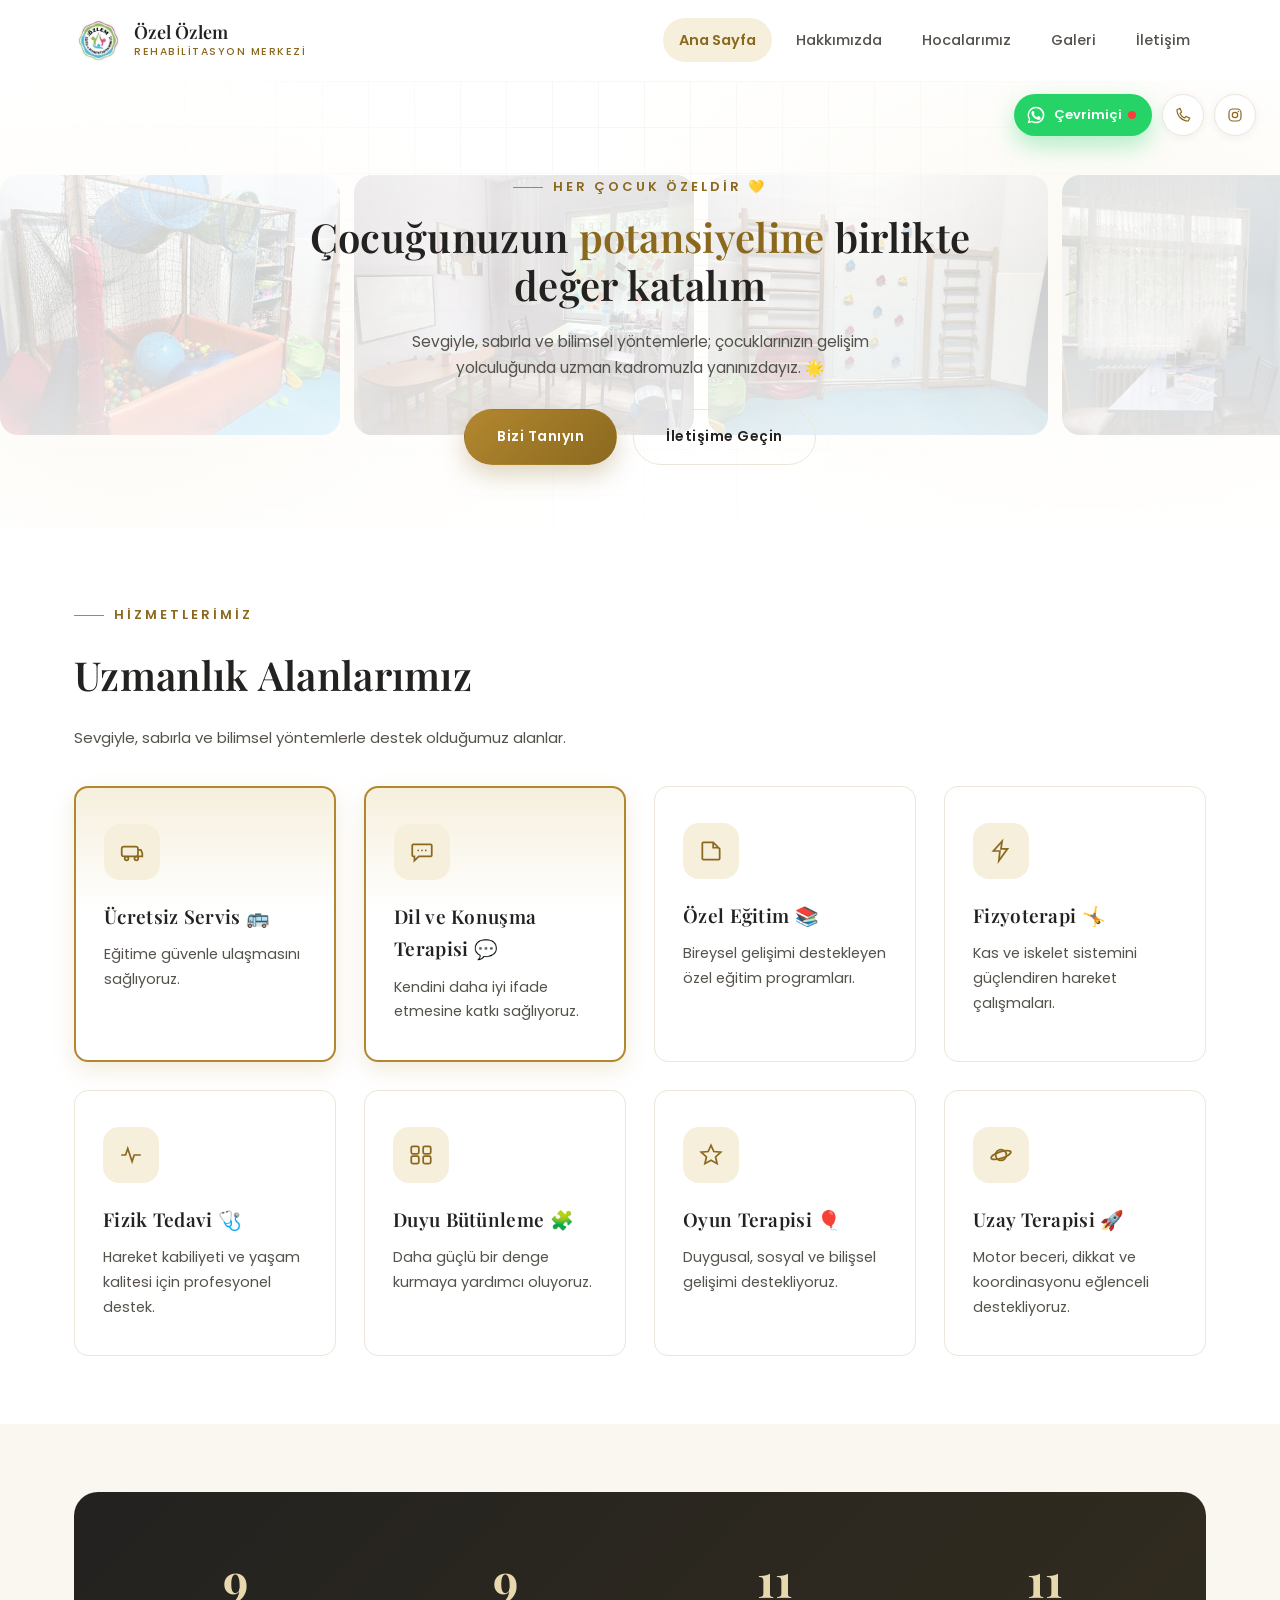
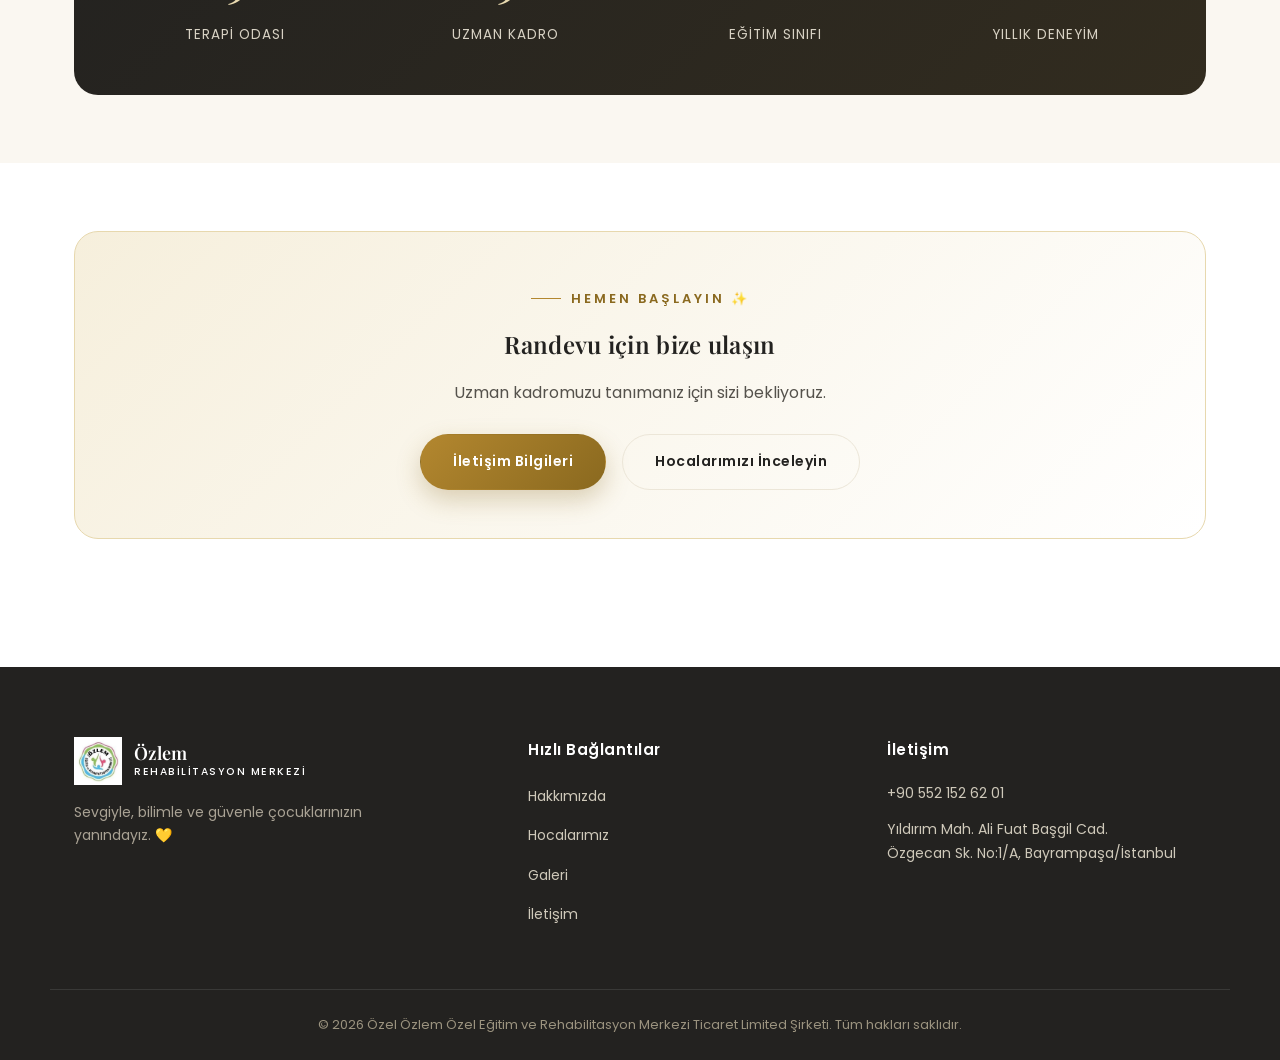
==== commit 553c581c: "Olanaklar listesi güncellendi, mobil hero menüsü ve kayan bant büyütüldü Hakkımızda: bahçe/açık hava" ====
--- a/index.html
+++ b/index.html
@@ -8,7 +8,7 @@
 <link rel="icon" href="img/logo.webp" type="image/webp">
 <link rel="preconnect" href="https://fonts.googleapis.com">
 <link href="https://fonts.googleapis.com/css2?family=Playfair+Display:wght@600;700&family=Poppins:wght@300;400;500;600&display=swap" rel="stylesheet">
-<link rel="stylesheet" href="css/style.css?v=8">
+<link rel="stylesheet" href="css/style.css?v=9">
 </head>
 <body>
 <div class="floating-contact-bar">
@@ -112,6 +112,8 @@
     <div class="hero-actions">
       <a href="hakkimizda.html" class="btn btn-primary">Bizi Tanıyın</a>
       <a href="iletisim.html" class="btn btn-outline">İletişime Geçin</a>
+      <a href="hocalarimiz.html" class="btn btn-outline hero-action-mobile-only">Hocalarımız</a>
+      <a href="galeri.html" class="btn btn-outline hero-action-mobile-only">Galeri</a>
     </div>
   </div>
 </section>
--- a/css/style.css
+++ b/css/style.css
@@ -410,8 +410,8 @@
 }
 
 .hero-photo-track img {
-  height: 210px;
-  width: 280px;
+  height: 260px;
+  width: 340px;
   object-fit: cover;
   border-radius: 18px;
   opacity: 0.5;
@@ -419,6 +419,8 @@
   flex-shrink: 0;
 }
 
+.hero-action-mobile-only { display: none; }
+
 @keyframes heroMarquee {
   from { transform: translateX(0); }
   to { transform: translateX(-50%); }
@@ -429,7 +431,8 @@
 }
 
 @media (max-width: 768px) {
-  .hero-photo-track img { height: 130px; width: 180px; }
+  .hero-photo-track img { height: 160px; width: 220px; }
+  .hero-action-mobile-only { display: inline-flex; }
 }
 
 .hero-inner {
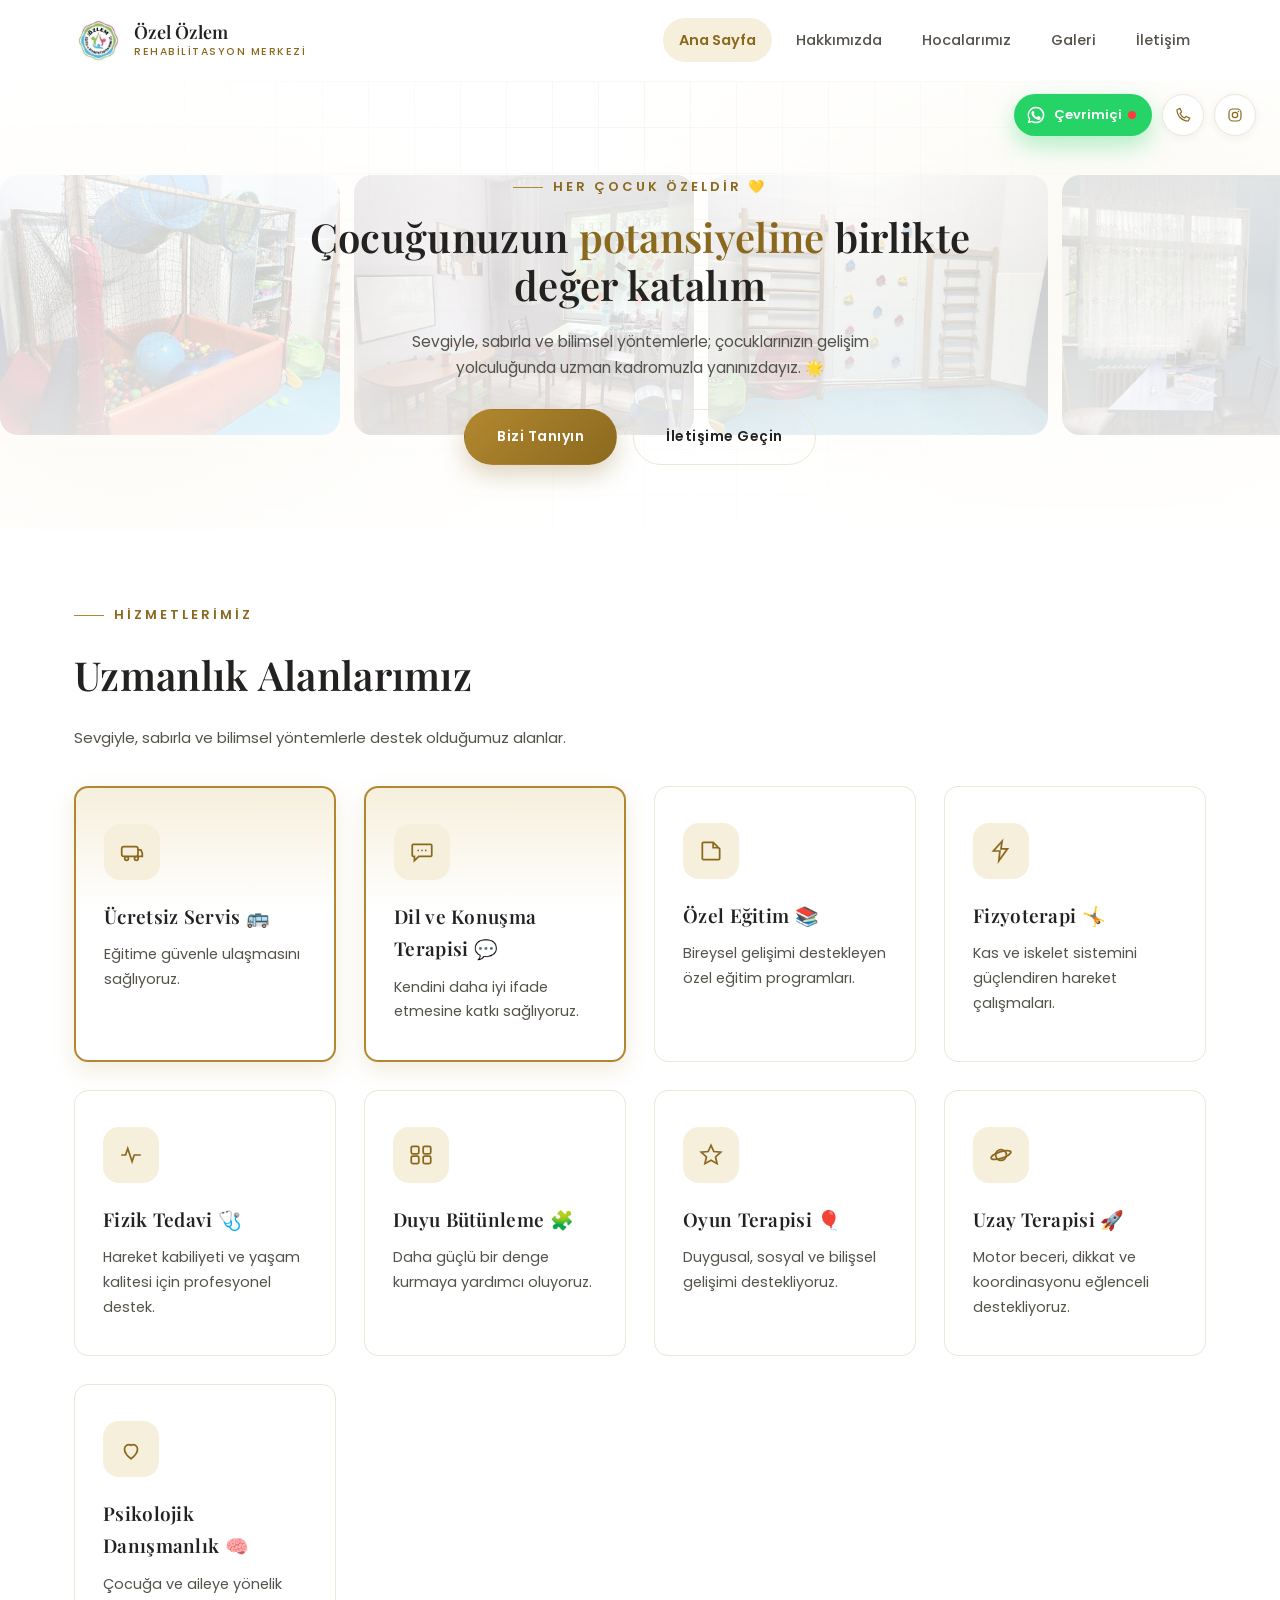
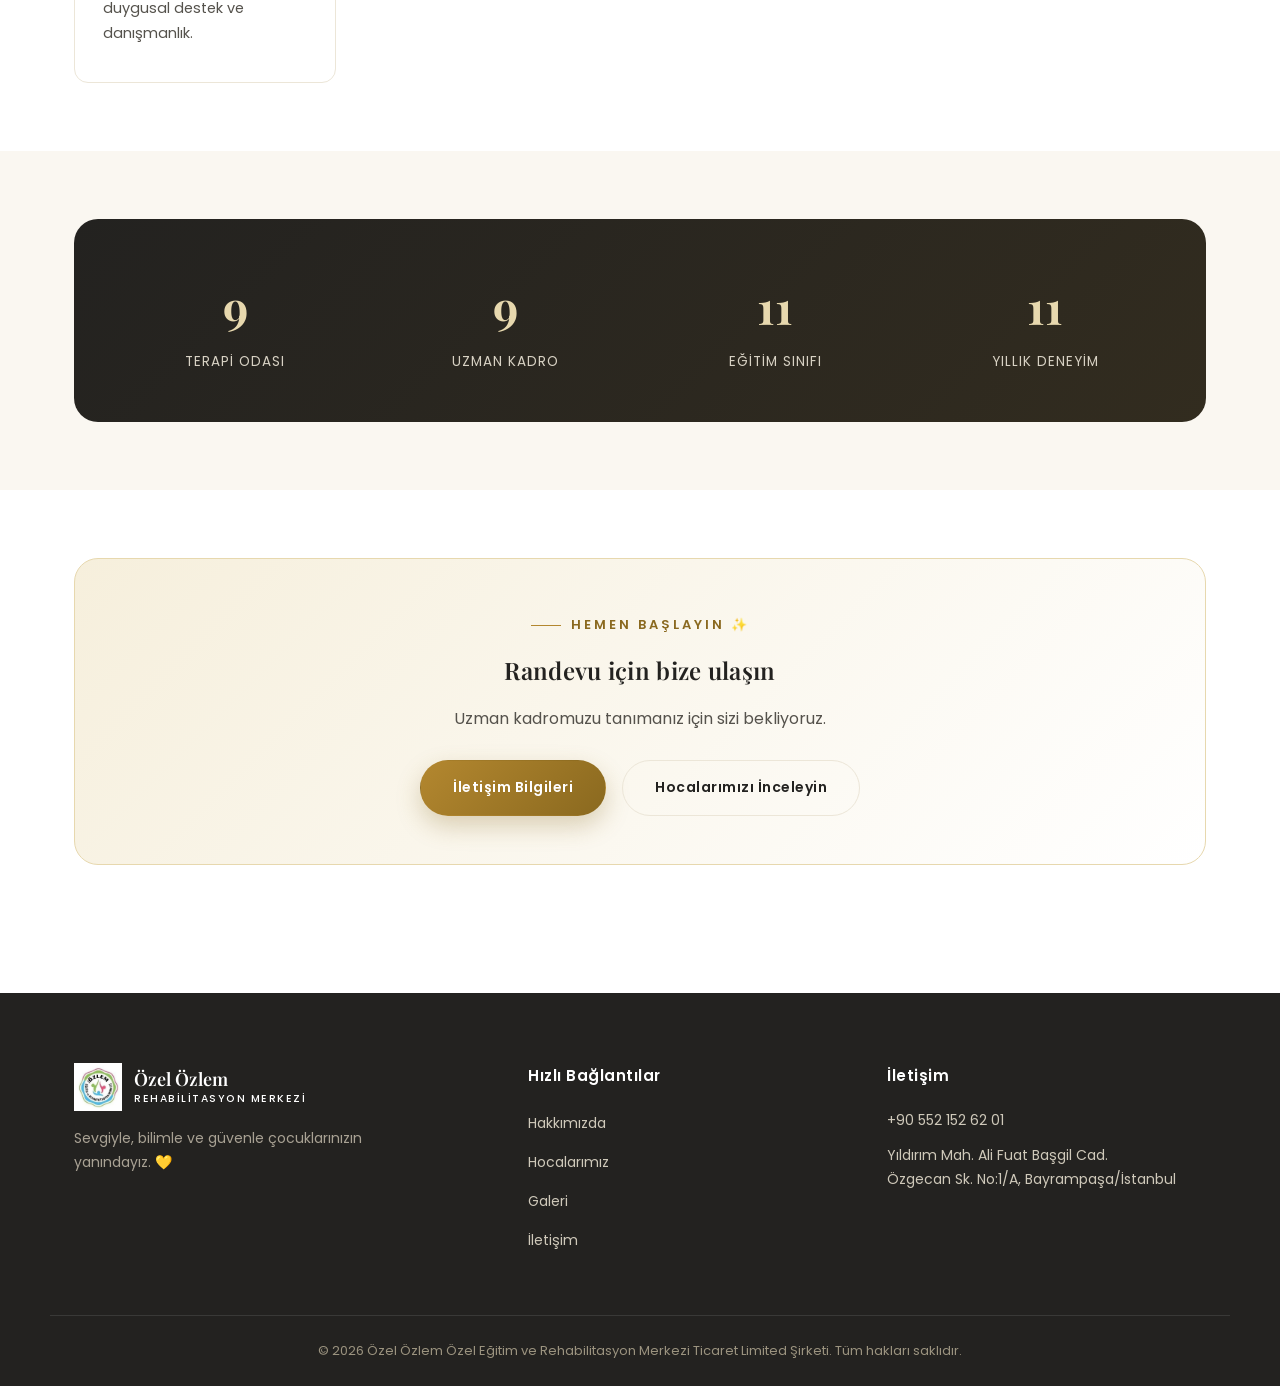
==== commit f2f00d40: "Psikolojik danışmanlık kartı, mobil misyon/vizyon yan yana, galeri lightbox Ana sayfa uzmanlık alanl" ====
--- a/index.html
+++ b/index.html
@@ -8,7 +8,7 @@
 <link rel="icon" href="img/logo.webp" type="image/webp">
 <link rel="preconnect" href="https://fonts.googleapis.com">
 <link href="https://fonts.googleapis.com/css2?family=Playfair+Display:wght@600;700&family=Poppins:wght@300;400;500;600&display=swap" rel="stylesheet">
-<link rel="stylesheet" href="css/style.css?v=9">
+<link rel="stylesheet" href="css/style.css?v=10">
 </head>
 <body>
 <div class="floating-contact-bar">
@@ -184,6 +184,13 @@
         <h3>Uzay Terapisi 🚀</h3>
         <p>Motor beceri, dikkat ve koordinasyonu eğlenceli destekliyoruz.</p>
       </div>
+      <div class="card reveal">
+        <div class="icon-badge">
+          <svg viewBox="0 0 24 24" fill="none" stroke="currentColor" stroke-width="1.6"><path d="M12 21s-6-4.35-6-9a4 4 0 0 1 6-3.46A4 4 0 0 1 18 12c0 4.65-6 9-6 9z"/></svg>
+        </div>
+        <h3>Psikolojik Danışmanlık 🧠</h3>
+        <p>Çocuğa ve aileye yönelik duygusal destek ve danışmanlık.</p>
+      </div>
     </div>
   </div>
 </section>
@@ -235,7 +242,7 @@
     <div class="footer-brand">
       <div class="logo">
         <img src="img/logo.webp" alt="Özlem Rehabilitasyon Merkezi Logo" class="logo-mark">
-        <span class="logo-text">Özlem<br><small>Rehabilitasyon Merkezi</small></span>
+        <span class="logo-text">Özel Özlem<br><small>Rehabilitasyon Merkezi</small></span>
       </div>
       <p>Sevgiyle, bilimle ve güvenle çocuklarınızın yanındayız. 💛</p>
     </div>
@@ -258,6 +265,6 @@
   <div class="footer-bottom">&copy; <span id="year"></span> Özel Özlem Özel Eğitim ve Rehabilitasyon Merkezi Ticaret Limited Şirketi. Tüm hakları saklıdır.</div>
 </footer>
 
-<script src="js/script.js?v=6"></script>
+<script src="js/script.js?v=10"></script>
 </body>
 </html>
--- a/css/style.css
+++ b/css/style.css
@@ -676,6 +676,59 @@
 .gallery-item:hover img { transform: scale(1.06); }
 
 .gallery-item svg { width: 30px; height: 30px; }
+
+.lightbox {
+  position: fixed;
+  inset: 0;
+  background: rgba(20, 16, 10, 0.9);
+  display: flex;
+  align-items: center;
+  justify-content: center;
+  padding: 40px;
+  z-index: 999;
+  opacity: 0;
+  pointer-events: none;
+  transition: opacity var(--transition);
+}
+
+.lightbox.open {
+  opacity: 1;
+  pointer-events: auto;
+}
+
+.lightbox img {
+  max-width: 100%;
+  max-height: 100%;
+  border-radius: 12px;
+  box-shadow: 0 20px 60px rgba(0, 0, 0, 0.5);
+  transform: scale(0.96);
+  transition: transform var(--transition);
+}
+
+.lightbox.open img { transform: scale(1); }
+
+.lightbox-close {
+  position: absolute;
+  top: 20px;
+  right: 24px;
+  width: 44px;
+  height: 44px;
+  border-radius: 50%;
+  border: none;
+  background: rgba(255, 255, 255, 0.12);
+  color: var(--white);
+  font-size: 28px;
+  line-height: 1;
+  cursor: pointer;
+  display: flex;
+  align-items: center;
+  justify-content: center;
+  transition: background var(--transition);
+}
+
+.lightbox-close:hover { background: rgba(255, 255, 255, 0.24); }
+
+body.no-scroll { overflow: hidden; }
 
 /* =========================================================
    İLETİŞİM
@@ -952,6 +1005,12 @@
   .nav-link { padding: 14px 16px; }
   .nav-toggle { display: flex; }
   .grid-2 { grid-template-columns: 1fr; }
+  .grid-2-mobile-split { grid-template-columns: repeat(2, 1fr); gap: 12px; }
+  .grid-2-mobile-split .card { padding: 16px 12px; }
+  .grid-2-mobile-split .icon-badge { width: 38px; height: 38px; margin-bottom: 10px; }
+  .grid-2-mobile-split .icon-badge svg { width: 20px; height: 20px; }
+  .grid-2-mobile-split h3 { font-size: 15px; }
+  .grid-2-mobile-split p { font-size: 12.5px; }
   .grid-4, .grid-3 { grid-template-columns: repeat(2, 1fr); gap: 16px; }
   .card { padding: 24px 18px; }
   .footer-inner { grid-template-columns: 1fr; }
